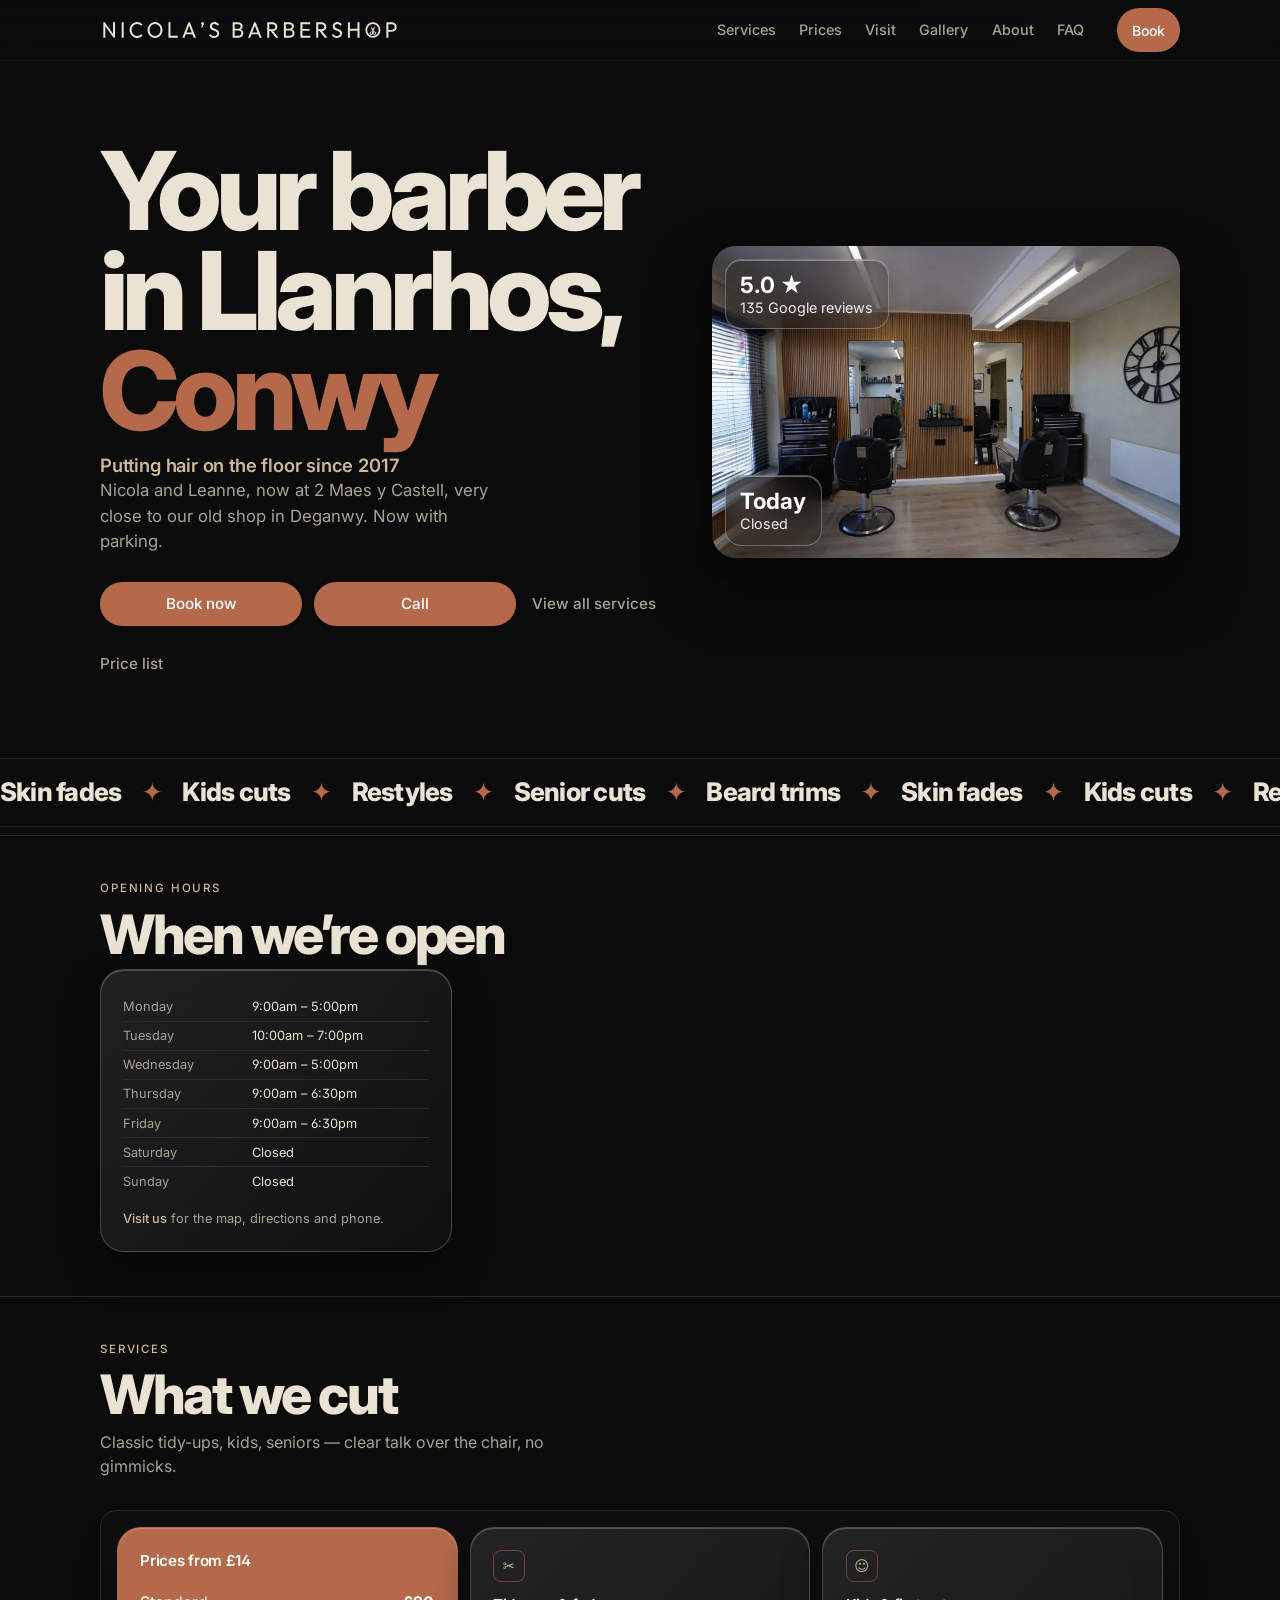
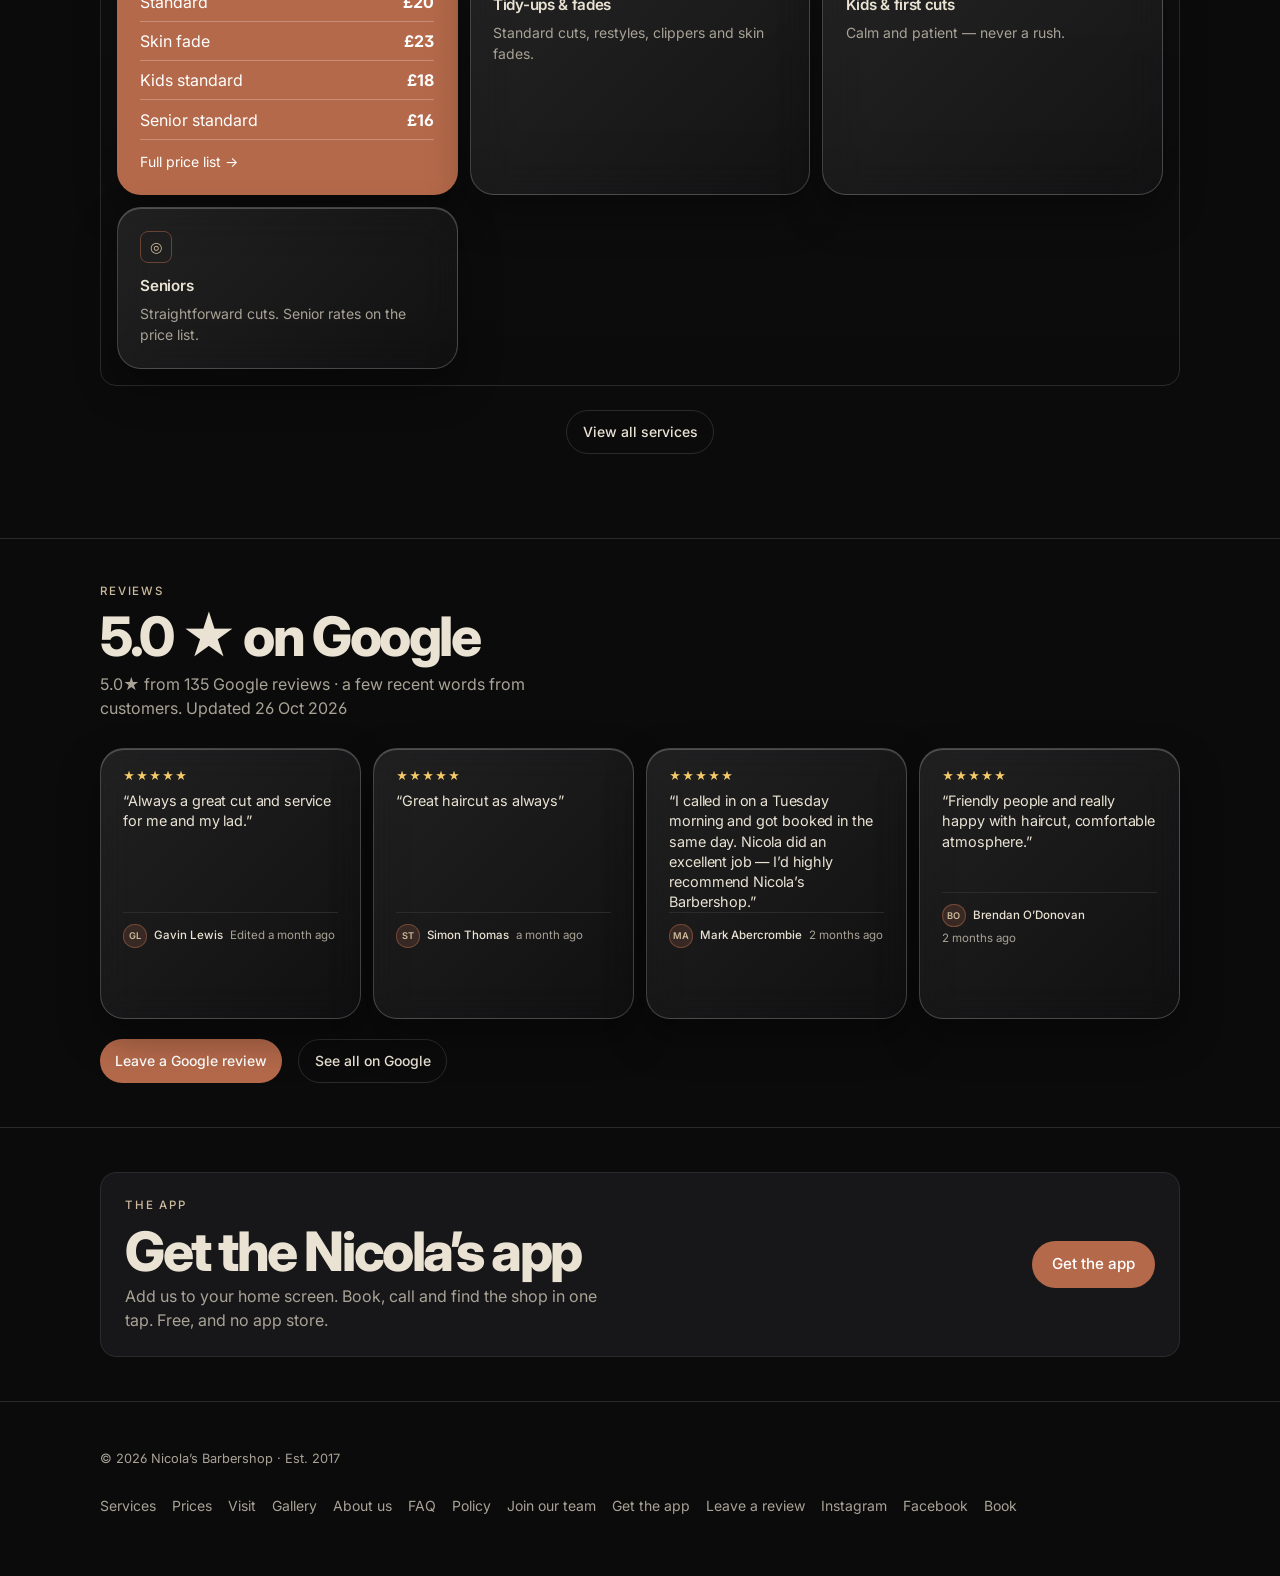
==== index.html @ 8cd3a9d8 "Go live: Concept C style" ====
<!DOCTYPE html>
<html lang="en-GB">
<head>
  <meta name="robots" content="noindex, nofollow">
  <meta charset="utf-8" />
  <meta name="viewport" content="width=device-width, initial-scale=1" />
  <title>Nicola’s Barbershop · Barber in Llanrhos, Conwy</title>
  <meta name="description" content="Friendly, modern barbershop at 2 Maes y Castell, Llanrhos, Conwy. Cuts for every age, from first trims to skin fades. Book online with Nicola or Leanne." />
  <link rel="canonical" href="https://nicolasbarbershop.co.uk/" />
  <meta name="theme-color" content="#0b0b0c" />
  <link rel="manifest" href="/manifest.webmanifest?v=cc3" />
  <meta name="mobile-web-app-capable" content="yes" />
  <meta name="apple-mobile-web-app-capable" content="yes" />
  <meta name="apple-mobile-web-app-title" content="Nicola's" />
  <meta name="apple-mobile-web-app-status-bar-style" content="black-translucent" />
  <!-- Social share (Open Graph / Twitter). Absolute site URLs use https://nicolasbarbershop.co.uk/ -->
  <meta property="og:type" content="website" />
  <meta property="og:site_name" content="Nicola’s Barbershop" />
  <meta property="og:locale" content="en_GB" />
  <meta property="og:title" content="Nicola’s Barbershop · Barber in Llanrhos, Conwy" />
  <meta property="og:description" content="Friendly, modern barbershop at 2 Maes y Castell, Llanrhos, Conwy. Cuts for every age, from first trims to skin fades. Book online with Nicola or Leanne." />
  <meta property="og:url" content="https://nicolasbarbershop.co.uk/" />
  <meta property="og:image" content="https://nicolasbarbershop.co.uk/assets/og-share.jpg" />
  <meta property="og:image:width" content="1200" />
  <meta property="og:image:height" content="630" />
  <meta property="og:image:alt" content="Nicola’s Barbershop, 2 Maes y Castell, Llanrhos, Conwy: barber chair inside the shop" />
  <meta name="twitter:card" content="summary_large_image" />
  <meta name="twitter:title" content="Nicola’s Barbershop · Barber in Llanrhos, Conwy" />
  <meta name="twitter:description" content="Friendly, modern barbershop at 2 Maes y Castell, Llanrhos, Conwy. Cuts for every age, from first trims to skin fades. Book online with Nicola or Leanne." />
  <meta name="twitter:image" content="https://nicolasbarbershop.co.uk/assets/og-share.jpg" />
  <link rel="icon" href="favicon.ico?v=cc3" sizes="any" />
  <link rel="icon" type="image/png" sizes="32x32" href="assets/favicon-32x32.png?v=cc3" />
  <link rel="icon" type="image/png" sizes="192x192" href="assets/favicon-192.png?v=cc3" />
  <link rel="apple-touch-icon" sizes="180x180" href="assets/apple-touch-icon.png?v=cc3" />
  <link rel="preconnect" href="https://fonts.googleapis.com" />
  <link rel="preconnect" href="https://fonts.gstatic.com" crossorigin />
  <link href="https://fonts.googleapis.com/css2?family=Inter:wght@400;500;600&display=swap" rel="stylesheet" />
  <link rel="stylesheet" href="styles.css?v=cc3" />
  <script type="application/ld+json">
  {
    "@context": "https://schema.org",
    "@type": "HairSalon",
    "@id": "https://nicolasbarbershop.co.uk/#business",
    "name": "Nicola's Barbershop",
    "url": "https://nicolasbarbershop.co.uk/",
    "telephone": "+447821865044",
    "image": "https://nicolasbarbershop.co.uk/assets/og-share.jpg",
    "logo": "https://nicolasbarbershop.co.uk/assets/logo.jpeg",
    "address": {
      "@type": "PostalAddress",
      "streetAddress": "2 Maes y Castell",
      "addressLocality": "Llanrhos",
      "addressRegion": "Conwy",
      "postalCode": "LL30 1NG",
      "addressCountry": "GB"
    },
    "openingHoursSpecification": [
      {
        "@type": "OpeningHoursSpecification",
        "dayOfWeek": [
          "Monday",
          "Wednesday"
        ],
        "opens": "09:00",
        "closes": "17:00"
      },
      {
        "@type": "OpeningHoursSpecification",
        "dayOfWeek": "Tuesday",
        "opens": "10:00",
        "closes": "19:00"
      },
      {
        "@type": "OpeningHoursSpecification",
        "dayOfWeek": [
          "Thursday",
          "Friday"
        ],
        "opens": "09:00",
        "closes": "18:30"
      }
    ],
    "potentialAction": {
      "@type": "ReserveAction",
      "target": "https://nicolasbarbershop.nearcut.com/"
    },
    "sameAs": [
      "https://www.instagram.com/nicolas_barbershop_/",
      "https://www.facebook.com/nicolasbarbershop35/",
      "https://nicolasbarbershop.nearcut.com/"
    ]
  }
  </script>
</head>
<body>
  <a class="skip-link" href="#main">Skip to content</a>
  <header>
    <div class="wrap nav">
      <a class="logo-link" href="index.html">
        <img class="logo-wordmark-img" src="assets/wordmark.svg" alt="Nicola’s Barbershop" width="240" height="17">
      </a>
      <nav class="nav-links" aria-label="Main">
        <a href="services.html">Services</a>
        <a href="prices.html">Prices</a>
        <a href="visit.html">Visit</a>
        <a href="gallery.html">Gallery</a>
        <a href="about.html">About</a>
        <a href="faq.html">FAQ</a>
      </nav>
      <div class="nav-actions">
        <a class="btn" href="book.html">Book</a>
        <button type="button" class="menu-toggle" aria-expanded="false" aria-controls="site-menu" aria-label="Open menu">
          <span class="menu-toggle-bars" aria-hidden="true"><span></span></span>
        </button>
      </div>
    </div>
    <div id="news-ticker" class="news-ticker" hidden role="region" aria-labelledby="news-ticker-label">
      <div class="wrap news-ticker-inner">
        <span id="news-ticker-label" class="news-ticker-label">Shop updates</span>
        <div class="news-ticker-viewport" aria-hidden="true">
          <div class="news-ticker-track"></div>
        </div>
        <button type="button" class="news-ticker-toggle" aria-pressed="false">Pause</button>
        <ul class="news-ticker-list" aria-live="polite"></ul>
      </div>
    </div>
  </header>

  <div id="site-menu" class="site-menu" hidden aria-hidden="true">
    <div class="site-menu-inner">
      <nav class="site-menu-nav" aria-label="Site">
        <a href="index.html" aria-current="page">Home</a>
        <a href="services.html">Services</a>
        <a href="prices.html">Prices</a>
        <a href="visit.html">Visit</a>
        <a href="gallery.html">Gallery</a>
        <a href="about.html">About us</a>
        <a href="faq.html">FAQ</a>
        <a href="policy.html">Policy</a>
        <a href="join.html">Join our team</a>
        <a class="btn btn-lg menu-book" href="book.html">Book</a>
        <a class="menu-app app-only-browser" href="app.html">Get the app</a>
      </nav>
      <div class="site-menu-foot">
        <div class="site-menu-social">
          <a class="social-icon" href="https://www.instagram.com/nicolas_barbershop_/" target="_blank" rel="noopener" aria-label="Instagram"><svg viewBox="0 0 24 24" aria-hidden="true"><path d="M7.8 2h8.4C19.4 2 22 4.6 22 7.8v8.4a5.8 5.8 0 0 1-5.8 5.8H7.8C4.6 22 2 19.4 2 16.2V7.8A5.8 5.8 0 0 1 7.8 2zm-.2 2A3.6 3.6 0 0 0 4 7.6v8.8A3.6 3.6 0 0 0 7.6 20h8.8a3.6 3.6 0 0 0 3.6-3.6V7.6A3.6 3.6 0 0 0 16.4 4H7.6zm9.65 1.5a1.25 1.25 0 1 1 0 2.5 1.25 1.25 0 0 1 0-2.5zM12 7a5 5 0 1 1 0 10 5 5 0 0 1 0-10zm0 2a3 3 0 1 0 0 6 3 3 0 0 0 0-6z"/></svg></a>
          <a class="social-icon" href="https://www.facebook.com/nicolasbarbershop35/" target="_blank" rel="noopener" aria-label="Facebook"><svg viewBox="0 0 24 24" aria-hidden="true"><path d="M14 13.5h2.5l1-4H14v-2c0-1.03 0-2 2-2h1.5V2.14C17.17 2.09 15.92 2 14.89 2 12.3 2 10.5 3.66 10.5 6.7V9.5H8v4h2.5V22h3.5v-8.5z"/></svg></a>
        </div>
        <a class="site-menu-review" href="https://search.google.com/local/writereview?placeid=ChIJI0imyHkeZUgKI9zRHF1nJQ" target="_blank" rel="noopener">Leave a Google review</a>
      </div>
    </div>
  </div>

  <main id="main" tabindex="-1">
    <div class="wrap hero">
      <div class="hero-copy">
        <h1>Your barber in Llanrhos, Conwy</h1>
        <h2 class="hero-kicker">Putting hair on the floor since 2017</h2>
        <p class="hero-sub">Nicola and Leanne, now at 2 Maes y Castell, very close to our old shop in Deganwy. Now with parking.</p>
        <div class="hero-actions">
          <div class="btn-row btn-pair">
            <a class="btn btn-lg" href="book.html">Book now</a>
            <a class="btn btn-lg call-btn" href="tel:+447821865044">Call</a>
          </div>
          <a class="link-quiet" href="services.html">View all services</a>
          <a class="link-quiet" href="prices.html">Price list</a>
        </div>
      </div>
      <figure class="hero-media">
        <picture>
          <source type="image/webp" srcset="assets/gallery/new/interior-two-chairs-480.webp 480w, assets/gallery/new/interior-two-chairs-800.webp 800w" sizes="(min-width: 720px) 45vw, 100vw" />
          <img src="assets/gallery/new/interior-two-chairs.jpg" width="1600" height="1067" alt="Two black barber chairs in front of mirrors on a slatted wood wall" fetchpriority="high" decoding="async" />
        </picture>
        <div class="c-g c-g1"><b>5.0 ★</b>135 Google reviews</div>
        <div class="c-g c-g2" id="c-today"><b>Today</b>See hours</div>
      </figure>
    </div>

    <div class="c-marq" aria-hidden="true"><div class="c-marq-track">Skin fades <span>✦</span> Kids cuts <span>✦</span> Restyles <span>✦</span> Senior cuts <span>✦</span> Beard trims <span>✦</span> Skin fades <span>✦</span> Kids cuts <span>✦</span> Restyles <span>✦</span> Senior cuts <span>✦</span> Beard trims <span>✦</span> Skin fades <span>✦</span> Kids cuts <span>✦</span> Restyles <span>✦</span> Senior cuts <span>✦</span> Beard trims <span>✦</span> Skin fades <span>✦</span> Kids cuts <span>✦</span> Restyles <span>✦</span> Senior cuts <span>✦</span> Beard trims <span>✦</span> </div></div>

    <section id="hours-home" class="reveal">
      <div class="wrap">
        <p class="eyebrow">Opening hours</p>
        <h2>When we’re open</h2>
        <div class="home-hours">
          <table class="hours hours-compact">
            <tbody>
              <tr><th scope="row">Monday</th><td>9:00am – 5:00pm</td></tr>
              <tr><th scope="row">Tuesday</th><td>10:00am – 7:00pm</td></tr>
              <tr><th scope="row">Wednesday</th><td>9:00am – 5:00pm</td></tr>
              <tr><th scope="row">Thursday</th><td>9:00am – 6:30pm</td></tr>
              <tr><th scope="row">Friday</th><td>9:00am – 6:30pm</td></tr>
              <tr><th scope="row">Saturday</th><td>Closed</td></tr>
              <tr><th scope="row">Sunday</th><td>Closed</td></tr>
            </tbody>
          </table>
          <p class="home-hours-cue"><a class="link-quiet" href="visit.html">Visit us</a> for the map, directions and phone.</p>
        </div>
      </div>
    </section>

    <section id="news" class="reveal" hidden>
      <div class="wrap">
        <p class="eyebrow">News</p>
        <h2>Shop updates</h2>
        <p class="section-lead">Holiday hours and items of note from the barbers.</p>
        <div id="news-list" class="news-list" aria-live="polite">
          
        </div>
      </div>
    </section>

    <section id="highlights" class="reveal">
      <div class="wrap">
        <p class="eyebrow">Services</p>
        <h2>What we cut</h2>
        <p class="section-lead">Classic tidy-ups, kids, seniors — clear talk over the chair, no gimmicks.</p>
        <div class="cards" aria-label="Highlights">
          <a class="card card-link c-clay" href="prices.html">
            <h3>Prices from £14</h3>
            <ul class="c-mini"><li><span>Standard</span><b>£20</b></li><li><span>Skin fade</span><b>£23</b></li><li><span>Kids standard</span><b>£18</b></li><li><span>Senior standard</span><b>£16</b></li></ul>
            <p style="margin-top:.7rem">Full price list →</p>
          </a>
          <a class="card card-link" href="services.html#tidy-ups">
            <div class="card-icon" aria-hidden="true">✂</div>
            <h3>Tidy-ups &amp; fades</h3>
            <p>Standard cuts, restyles, clippers and skin fades.</p>
          </a>
          <a class="card card-link" href="services.html#kids">
            <div class="card-icon" aria-hidden="true">☺</div>
            <h3>Kids &amp; first cuts</h3>
            <p>Calm and patient — never a rush.</p>
          </a>
          <a class="card card-link" href="services.html#seniors">
            <div class="card-icon" aria-hidden="true">◎</div>
            <h3>Seniors</h3>
            <p>Straightforward cuts. Senior rates on the price list.</p>
          </a>
        </div>
        <div class="cards-foot">
          <a class="btn-ghost" href="services.html">View all services</a>
        </div>
      </div>
    </section>

    <section id="reviews" class="reveal">
      <div class="wrap">
        <p class="eyebrow">Reviews</p>
        <h2>5.0 ★ on Google</h2>
        <p class="section-lead">5.0★ from 135 Google reviews · a few recent words from customers. <span class="reviews-stamp">Updated 26 Oct 2026</span></p>
        <div class="review-grid">
          <!-- PINNED (item 9): real Google review from Gavin Lewis (kids/family slot). Keep this card first and always shown. -->
          <article class="review-card review-pinned" data-pinned="true">
            <div class="review-stars" role="img" aria-label="5 out of 5 stars">★★★★★</div>
            <blockquote><p>“Always a great cut and service for me and my lad.”</p></blockquote>
            <footer><span class="review-avatar" aria-hidden="true">GL</span><cite>Gavin Lewis</cite><time datetime="2026-09">Edited a month ago</time></footer>
          </article>
          <article class="review-card">
            <div class="review-stars" role="img" aria-label="5 out of 5 stars">★★★★★</div>
            <blockquote><p>“Great haircut as always”</p></blockquote>
            <footer><span class="review-avatar" aria-hidden="true">ST</span><cite>Simon Thomas</cite><time datetime="2026-09">a month ago</time></footer>
          </article>
          <article class="review-card">
            <div class="review-stars" role="img" aria-label="5 out of 5 stars">★★★★★</div>
            <blockquote><p>“I called in on a Tuesday morning and got booked in the same day. Nicola did an excellent job — I’d highly recommend Nicola’s Barbershop.”</p></blockquote>
            <footer><span class="review-avatar" aria-hidden="true">MA</span><cite>Mark Abercrombie</cite><time datetime="2026-07">2 months ago</time></footer>
          </article>
          <article class="review-card">
            <div class="review-stars" role="img" aria-label="5 out of 5 stars">★★★★★</div>
            <blockquote><p>“Friendly people and really happy with haircut, comfortable atmosphere.”</p></blockquote>
            <footer><span class="review-avatar" aria-hidden="true">BO</span><cite>Brendan O’Donovan</cite><time datetime="2026-07">2 months ago</time></footer>
          </article>
        </div>
        <div class="reviews-actions">
          <a class="btn" href="https://search.google.com/local/writereview?placeid=ChIJI0imyHkeZUgKI9zRHF1nJQ" target="_blank" rel="noopener">Leave a Google review</a>
          <a class="btn-ghost" href="https://www.google.com/maps/place/Nicola%27s+Barbershop/@53.2956323,-3.8349596,17z/data=!4m8!3m7!1s0x48651e79c8a64823:0x25675d1cd1dc230a!8m2!3d53.2956323!4d-3.8349596!9m1!1b1!16s%2Fg%2F11gbw9nytc" target="_blank" rel="noopener">See all on Google</a>
        </div>
      </div>
    </section>


    <section id="get-app" class="reveal app-only-browser">
      <div class="wrap app-promo">
        <div>
          <p class="eyebrow">The app</p>
          <h2>Get the Nicola’s app</h2>
          <p class="section-lead" style="margin-bottom:0">Add us to your home screen. Book, call and find the shop in one tap. Free, and no app store.</p>
        </div>
        <a class="btn btn-lg" href="app.html">Get the app</a>
      </div>
    </section>
  </main>

  <footer>
    <div class="wrap footer-row">
      <div class="footer-nap">
        <p class="footer-copy">© 2026 Nicola’s Barbershop · Est. 2017</p>
      </div>
      <div class="social">
        <a href="services.html">Services</a>
        <a href="prices.html">Prices</a>
        <a href="visit.html">Visit</a>
        <a href="gallery.html">Gallery</a>
        <a href="about.html">About us</a>
        <a href="faq.html">FAQ</a>
        <a href="policy.html">Policy</a>
        <a href="join.html">Join our team</a>
        <a href="app.html" class="app-only-browser">Get the app</a>
        <a href="https://search.google.com/local/writereview?placeid=ChIJI0imyHkeZUgKI9zRHF1nJQ" target="_blank" rel="noopener">Leave a review</a>
        <a href="https://www.instagram.com/nicolas_barbershop_/" target="_blank" rel="noopener">Instagram</a>
        <a href="https://www.facebook.com/nicolasbarbershop35/" target="_blank" rel="noopener">Facebook</a>
        <a href="book.html">Book</a>
      </div>
    </div>
  </footer>
  <script src="site.js?v=cc3" defer></script>

</body>
</html>
---- styles.css ----
:root {
  --bg: #0b0b0c;
  --bg-elevated: #17171a;
  --border: #2b2b2f;
  --text: #eae3d4;
  --muted: #a9a396;
  --accent: #b4694a;
  --accent-hover: #9c5a3e; /* button hover: white text 5.6:1 */
  --accent-text: #cdba9c; /* links/text on dark: 6.0:1 on #0b0b0c, 5.7:1 on #17171a (was #b4694a at 4.2:1) */
  --accent-text-hover: #eae3d4;
  --max: 1080px;
  --font: Inter, system-ui, -apple-system, BlinkMacSystemFont, "Segoe UI", sans-serif;
}
* { box-sizing: border-box; margin: 0; padding: 0; }
html { scroll-behavior: smooth; }
body {
  font-family: var(--font);
  background: var(--bg);
  color: var(--text);
  line-height: 1.5;
  -webkit-font-smoothing: antialiased;
}
a { color: inherit; text-decoration: none; }
img { max-width: 100%; display: block; }
.wrap { width: min(100% - 2rem, var(--max)); margin-inline: auto; }
header {
  position: sticky; top: 0; z-index: 20;
  backdrop-filter: saturate(180%) blur(14px);
  background: rgba(11, 11, 12, 0.82);
  border-bottom: 1px solid var(--border);
}
.nav {
  display: flex; align-items: center; justify-content: space-between;
  gap: 1rem; min-height: 3.75rem;
}
.logo-link { display: flex; align-items: center; gap: 0.65rem; min-height: 44px; }
.logo-img {
  height: 1.5rem; width: auto;
  /* Nearcut asset is white glyphs on black — keep black plate so white type stays visible */
  border-radius: 4px;
  background: #000;
}
.logo-text {
  font-weight: 600; font-size: 0.9rem; letter-spacing: -0.02em;
  display: none;
}
/* Header wordmark (text, so it stays sharp and can be sized to fit) */
.logo-wordmark {
  display: block; white-space: nowrap; text-transform: uppercase;
  font-weight: 600; letter-spacing: 0.1em; line-height: 1;
  font-size: clamp(0.8rem, 3.9vw, 0.95rem); color: var(--text);
}
@media (min-width: 720px) { .logo-wordmark { font-size: 1.1rem; letter-spacing: 0.14em; } }
.logo-link { min-width: 0; flex-shrink: 1; }
@media (max-width: 400px) {
  .nav { gap: 0.5rem; }
  .nav-actions { gap: 0.4rem; }
}

/* Button rows */
.btn-row { display: flex; flex-wrap: wrap; align-items: center; gap: 0.75rem; }
/* Equal-width Book + Call pair */
.btn-row.btn-pair {
  display: grid; grid-template-columns: repeat(2, minmax(0, 1fr));
  gap: 0.75rem; width: 100%; max-width: 26rem; align-items: stretch;
}
.btn-pair > .btn, .btn-pair > .btn-ghost { width: 100%; min-width: 0; }
.btn-pair .btn, .btn-pair .btn-ghost { text-align: center; line-height: 1.2; padding-inline: 0.75rem; }
/* Stacked variant: two equal full-width buttons (used where a label is too long for two columns) */
.btn-row.btn-pair.btn-pair-stack { grid-template-columns: minmax(0, 1fr); max-width: 22rem; }

.price-foot { margin-top: 1rem; color: var(--muted); font-size: 0.9rem; }
.nav-links {
  display: none; gap: 1.1rem; color: var(--muted);
  font-size: 0.85rem; font-weight: 500;
}
.nav-links a:hover, .nav-links a[aria-current="page"] { color: var(--text); }
.btn {
  display: inline-flex; align-items: center; justify-content: center;
  background: var(--accent); color: #fff; font-weight: 500;
  font-size: 0.875rem; padding: 0.55rem 0.95rem; border-radius: 999px;
  transition: background 0.15s ease;
}
.btn:hover { background: var(--accent-hover); }
.btn-lg { font-size: 0.95rem; padding: 0.75rem 1.25rem; }
.link-quiet { color: var(--muted); font-size: 0.95rem; font-weight: 500; }
.link-quiet:hover { color: var(--text); }
.hero { padding: 3.5rem 0 2rem; }
.hero h1 {
  font-size: clamp(2.4rem, 7vw, 3.75rem); font-weight: 600;
  letter-spacing: -0.04em; line-height: 1.05; max-width: 15ch;
}
.hero-kicker { margin-top: 0.9rem; color: var(--muted); font-size: clamp(1.1rem, 3vw, 1.35rem); font-weight: 500; letter-spacing: -0.02em; }
.hero-sub { margin-top: 0.3rem; color: var(--muted); font-size: 1.05rem; max-width: 36ch; }
.hero-actions { display: flex; flex-wrap: wrap; align-items: center; gap: 1rem; margin-top: 1.75rem; }

.book-stack { display: flex; flex-direction: column; align-items: flex-start; gap: 0.4rem; }
.book-hint {
  color: var(--muted); font-size: 0.85rem; font-weight: 400;
  letter-spacing: -0.01em; margin: 0;
}
.book-hint { max-width: 44ch; }
.book-hint-tel { color: var(--text); text-decoration: underline; text-underline-offset: 2px; white-space: nowrap; padding: 0.6rem 0; }
.cta-bar .book-stack { align-items: flex-end; }
.cta-bar .book-hint { text-align: right; }
.cards {
  display: grid; gap: 0.75rem; margin: 2rem 0 3rem; padding: 0.75rem;
  border: 1px solid var(--border); border-radius: 16px;
  background: linear-gradient(180deg, rgba(255,255,255,0.02), transparent);
}
.card {
  padding: 1rem 1rem 1.1rem; border-radius: 12px;
  background: var(--bg-elevated); border: 1px solid var(--border);
}
.card-icon {
  width: 2rem; height: 2rem; border-radius: 8px;
  border: 1px solid rgba(180, 105, 74, 0.5);
  display: grid; place-items: center; color: var(--accent-text);
  margin-bottom: 0.75rem; font-size: 0.9rem;
}
.card h3 { font-size: 0.95rem; font-weight: 600; letter-spacing: -0.02em; margin-bottom: 0.35rem; }
.card p { color: var(--muted); font-size: 0.875rem; }
section { padding: 2.75rem 0; border-top: 1px solid var(--border); }
.page-hero { padding: 3rem 0 1.5rem; border-top: none; }
.eyebrow {
  color: var(--muted); font-size: 0.75rem; font-weight: 500;
  letter-spacing: 0.08em; text-transform: uppercase; margin-bottom: 0.65rem;
}
section h2, .page-hero h1 {
  font-size: clamp(1.6rem, 4vw, 2.1rem); font-weight: 600;
  letter-spacing: -0.03em; margin-bottom: 0.5rem;
}
.page-hero h1 { font-size: clamp(2rem, 5vw, 2.75rem); }
.section-lead, .page-lead { color: var(--muted); max-width: 48ch; margin-bottom: 1.75rem; }
.visit-grid { display: grid; gap: 1.5rem; grid-template-columns: minmax(0, 1fr); }
.visit-grid > * { min-width: 0; }
.panel {
  background: var(--bg-elevated); border: 1px solid var(--border);
  border-radius: 14px; padding: 1.25rem;
}
.panel h3 {
  font-size: 0.8rem; font-weight: 500; color: var(--muted);
  letter-spacing: 0.04em; text-transform: uppercase; margin-bottom: 0.65rem;
}
.panel address { font-style: normal; font-size: 1.05rem; letter-spacing: -0.01em; }
.hours { width: 100%; border-collapse: collapse; font-size: 0.95rem; }
.hours th, .hours td { text-align: left; padding: 0.45rem 0; border-bottom: 1px solid var(--border); font-weight: 400; }
.hours tr:last-child th, .hours tr:last-child td { border-bottom: none; }
.hours th { color: var(--muted); width: 35%; }
.map-wrap { display: grid; gap: 0.75rem; align-content: start; }
.map-frame {
  overflow: hidden; border-radius: 14px; border: 1px solid var(--border);
  background: #101012; aspect-ratio: 4 / 3; width: 100%; min-height: 260px;
}
.map-frame iframe {
  display: block; width: 100%; height: 100%; border: 0;
  filter: grayscale(1) invert(0.92) contrast(0.9);
}
.map-open { justify-content: center; }
@media (min-width: 720px) {
  .map-frame { aspect-ratio: auto; height: 100%; min-height: 360px; }
}

.btn-directions {
  margin-top: 1rem;
  width: 100%;
}
.phone-row {
  display: flex; align-items: center; justify-content: space-between; gap: 1rem;
  padding: 1rem 1.15rem; border-radius: 12px; border: 1px solid var(--border);
  background: var(--bg-elevated); margin-top: 1rem; font-weight: 500;
}
.phone-row span { color: var(--muted); font-size: 0.85rem; }
.team { display: grid; gap: 1rem; }
.person {
  display: flex; gap: 1rem; align-items: flex-start; padding: 1.1rem;
  border: 1px solid var(--border); border-radius: 14px; background: var(--bg-elevated);
}
.avatar {
  width: 3rem; height: 3rem; border-radius: 999px; background: #222226;
  border: 1px solid var(--border); display: grid; place-items: center;
  color: var(--muted); font-weight: 600; flex-shrink: 0;
}
.person h3 { font-size: 1rem; letter-spacing: -0.02em; }
.person .role { color: var(--muted); font-size: 0.85rem; margin: 0.15rem 0 0.4rem; }
.person p { color: var(--muted); font-size: 0.9rem; }
.note {
  margin-top: 1.25rem; padding: 1rem 1.15rem; border-radius: 12px;
  border: 1px dashed var(--border); color: var(--muted); font-size: 0.9rem;
}
.draft-banner {
  background: #2a1d17; border-bottom: 1px solid #5a3a2b; color: #e0c2b0;
  font-size: 0.8rem; padding: 0.45rem 1rem; text-align: center;
}
footer {
  padding: 2.5rem 0 3rem; border-top: 1px solid var(--border);
  color: var(--muted); font-size: 0.875rem;
}
.footer-row {
  display: flex; flex-wrap: wrap; gap: 1rem;
  justify-content: space-between; align-items: center;
}
.social { display: flex; flex-wrap: wrap; gap: 1rem; }
.social a:hover { color: var(--text); }
.cta-bar {
  display: flex; flex-wrap: wrap; gap: 1rem; align-items: center;
  justify-content: space-between; padding: 1.25rem; border: 1px solid var(--border);
  border-radius: 16px; background: var(--bg-elevated); margin: 0.5rem 0 1.5rem;
}
.cta-bar p { color: var(--muted); font-size: 0.95rem; }


/* Google reviews strip */
.review-grid {
  display: grid; grid-template-columns: repeat(2, minmax(0, 1fr)); gap: 0.6rem;
  margin: 1.1rem 0 1rem;
}
.review-card {
  display: flex; flex-direction: column;
  padding: 0.85rem 0.8rem; border-radius: 12px;
  border: 1px solid var(--border); background: var(--bg-elevated);
}
.review-stars {
  color: #f3c969; font-size: 0.72rem; line-height: 1;
  letter-spacing: 0.08em; margin-bottom: 0.55rem;
}
.review-card blockquote { margin: 0; }
.review-card blockquote p {
  color: var(--text); font-size: 0.85rem; line-height: 1.4;
  letter-spacing: -0.01em;
}
.review-card footer {
  display: flex; flex-wrap: wrap; gap: 0.2rem 0.45rem;
  align-items: center; margin-top: auto; padding-top: 0.7rem;
  color: var(--muted); font-size: 0.72rem;
}
.review-avatar {
  display: inline-grid; place-items: center; width: 1.45rem; height: 1.45rem;
  border-radius: 50%; background: rgba(180, 105, 74, 0.2);
  border: 1px solid rgba(180, 105, 74, 0.5); color: #cdba9c;
  font-size: 0.58rem; font-weight: 600; letter-spacing: 0;
}
.review-card cite { font-style: normal; font-weight: 500; color: var(--text); }
.review-card time { color: var(--muted); }
.review-more {
  color: var(--accent-text); font-weight: 500;
  text-decoration: underline; text-underline-offset: 2px;
}
.review-more:hover { color: var(--accent-text-hover); }
.reviews-meta {
  color: var(--muted); font-size: 0.85rem; margin-top: 0.5rem;
}
.reviews-meta a { color: var(--accent-text); text-decoration: underline; text-underline-offset: 2px; }
@media (min-width: 720px) {
  .review-grid { grid-template-columns: repeat(4, 1fr); gap: 0.75rem; }
  .review-card { padding: 1rem; }
  .review-card blockquote p { font-size: 0.9rem; }
}

/* Price list */
.price-group { margin-bottom: 2rem; }
.price-group h2 {
  font-size: 1.15rem; font-weight: 600; letter-spacing: -0.02em;
  margin-bottom: 0.75rem; padding-bottom: 0.5rem; border-bottom: 1px solid var(--border);
}
.price-row {
  display: grid; grid-template-columns: 1fr auto; gap: 0.5rem 1rem;
  padding: 0.85rem 0; border-bottom: 1px solid var(--border);
}
.price-row:last-child { border-bottom: none; }
.price-name { font-weight: 500; letter-spacing: -0.01em; }
.price-meta { color: var(--muted); font-size: 0.85rem; margin-top: 0.2rem; }
.price-amount { font-weight: 600; font-variant-numeric: tabular-nums; white-space: nowrap; }

/* FAQ */
.faq details {
  border: 1px solid var(--border); border-radius: 12px;
  background: var(--bg-elevated); padding: 0.95rem 1.1rem; margin-bottom: 0.65rem;
}
.faq summary {
  cursor: pointer; font-weight: 500; letter-spacing: -0.01em; list-style: none;
}
.faq summary::-webkit-details-marker { display: none; }
.faq summary::after { content: "+"; float: right; color: var(--muted); }
.faq details[open] summary::after { content: "–"; }
.faq details p { color: var(--muted); margin-top: 0.65rem; font-size: 0.95rem; }
.faq details a { color: var(--accent-text); text-decoration: underline; text-underline-offset: 2px; }

/* Policy prose */
.prose { max-width: 62ch; }
.prose h2 { font-size: 1.2rem; margin: 1.75rem 0 0.65rem; letter-spacing: -0.02em; }
.prose p, .prose li { color: var(--muted); margin-bottom: 0.75rem; }
.prose ul { padding-left: 1.2rem; margin-bottom: 1rem; }
.prose strong { color: var(--text); font-weight: 500; }
.unknown {
  display: inline-block; font-size: 0.75rem; font-weight: 500;
  color: #e0b45a; background: rgba(224,180,90,0.12);
  border: 1px solid rgba(224,180,90,0.35); border-radius: 999px;
  padding: 0.1rem 0.5rem; margin-left: 0.35rem; vertical-align: middle;
}

@media (min-width: 720px) {
  .nav-links { display: flex; }
  .logo-text { display: none; }
  .logo-img { height: 1.65rem; }
  .cards { grid-template-columns: repeat(3, 1fr); padding: 1rem; }
  .visit-grid { grid-template-columns: minmax(0, 1fr) minmax(0, 1.1fr); align-items: start; }
  .team { grid-template-columns: 1fr 1fr; }
  .hero { padding-top: 5rem; padding-bottom: 3rem; }
}
@media (max-width: 719px) {
  .nav-links.mobile-open {
    display: flex; flex-direction: column; position: absolute;
    left: 0; right: 0; top: 3.75rem; background: var(--bg);
    border-bottom: 1px solid var(--border); padding: 1rem;
  }
}

/* ── Header actions (Book + hamburger) ─────────────────────────── */

/* ── Shop updates ticker ───────────────────────────────────────── */
.news-ticker {
  border-top: 1px solid rgba(35, 37, 42, 0.8);
  background: rgba(17, 18, 20, 0.72);
}
.news-ticker-inner {
  min-height: 2.25rem;
  display: grid;
  grid-template-columns: auto minmax(0, 1fr) auto;
  align-items: center;
  gap: 0.75rem;
}
.news-ticker-label {
  color: var(--muted);
  font-size: 0.68rem;
  font-weight: 600;
  letter-spacing: 0.08em;
  text-transform: uppercase;
  white-space: nowrap;
}
.news-ticker-viewport {
  min-width: 0;
  overflow: hidden;
}
.news-ticker-track {
  display: flex;
  width: max-content;
  animation: news-ticker-scroll 32s linear infinite;
}
.news-ticker-set {
  display: flex;
  align-items: center;
  flex-shrink: 0;
  gap: 1.75rem;
  padding-right: 1.75rem;
  list-style: none;
}
.news-ticker-item {
  color: var(--muted);
  font-size: 0.78rem;
  line-height: 1.3;
  white-space: nowrap;
}
.news-ticker-item strong {
  color: var(--text);
  font-weight: 500;
}
.news-ticker-separator { color: var(--accent-text); padding: 0 0.2rem; }
.news-ticker-toggle {
  border: 0;
  border-left: 1px solid var(--border);
  background: transparent;
  color: var(--muted);
  cursor: pointer;
  font: inherit;
  font-size: 0.72rem;
  padding: 0.2rem 0 0.2rem 0.75rem;
}
.news-ticker-toggle:hover { color: var(--text); }
.news-ticker-toggle:focus-visible {
  outline: 2px solid var(--accent);
  outline-offset: 2px;
}
.news-ticker:hover .news-ticker-track,
.news-ticker:focus-within .news-ticker-track,
.news-ticker.is-paused .news-ticker-track {
  animation-play-state: paused;
}
.news-ticker-list {
  position: absolute;
  width: 1px;
  height: 1px;
  padding: 0;
  margin: -1px;
  overflow: hidden;
  clip: rect(0, 0, 0, 0);
  white-space: nowrap;
  border: 0;
}
@keyframes news-ticker-scroll {
  to { transform: translateX(-50%); }
}

.nav-actions {
  display: flex; align-items: center; gap: 0.65rem; margin-left: auto;
}
.menu-toggle {
  display: inline-flex; align-items: center; justify-content: center;
  width: 2.5rem; height: 2.5rem; border-radius: 999px;
  border: 1px solid var(--border); background: var(--bg-elevated);
  color: var(--text); cursor: pointer; padding: 0;
  transition: background 0.15s ease, border-color 0.15s ease;
}
.menu-toggle:hover { background: #1f1f22; border-color: #38383d; }
.menu-toggle:focus-visible {
  outline: 2px solid var(--accent); outline-offset: 2px;
}
.menu-toggle-bars {
  display: block; width: 1.05rem; height: 0.75rem; position: relative;
}
.menu-toggle-bars::before,
.menu-toggle-bars::after,
.menu-toggle-bars span {
  content: ""; position: absolute; left: 0; right: 0; height: 1.5px;
  background: currentColor; border-radius: 1px;
  transition: transform 0.2s ease, top 0.2s ease, opacity 0.15s ease;
}
.menu-toggle-bars span { top: 50%; margin-top: -0.75px; }
.menu-toggle-bars::before { top: 0; }
.menu-toggle-bars::after { bottom: 0; }
.menu-toggle[aria-expanded="true"] .menu-toggle-bars span { opacity: 0; }
.menu-toggle[aria-expanded="true"] .menu-toggle-bars::before {
  top: 50%; margin-top: -0.75px; transform: rotate(45deg);
}
.menu-toggle[aria-expanded="true"] .menu-toggle-bars::after {
  bottom: 50%; margin-bottom: -0.75px; transform: rotate(-45deg);
}

/* Desktop: inline nav from 720px; hamburger stays on mobile only */
@media (max-width: 719px) {
  .nav-links { display: none !important; }
}
@media (min-width: 720px) {
  .nav-links { display: flex; align-items: center; gap: 0.15rem; margin-left: auto; }
  .nav-links a {
    display: inline-flex; align-items: center; min-height: 44px;
    padding: 0 0.55rem; border-radius: 8px;
  }
  .nav-links a[aria-current="page"] { color: var(--text); box-shadow: inset 0 -2px 0 var(--accent); border-radius: 0; }
  .nav-actions { margin-left: 0.5rem; }
  .menu-toggle { display: none; }
}
@media (min-width: 720px) and (max-width: 899px) {
  .logo-img { height: 1.3rem; }
  .nav-links { font-size: 0.8rem; }
  .nav-links a { padding: 0 0.4rem; }
}
@media (min-width: 960px) {
  .nav-links { font-size: 0.9rem; gap: 0.35rem; }
}

body.menu-open { overflow: hidden; }

/* ── Full-screen overlay menu ──────────────────────────────────── */
.site-menu {
  position: fixed; inset: 0; z-index: 40;
  background: rgba(11, 11, 12, 0.97);
  backdrop-filter: saturate(160%) blur(18px);
  display: flex; flex-direction: column;
  padding: 5rem 1.5rem 2rem;
  overflow-y: auto;
}
.site-menu[hidden] { display: none !important; }
.site-menu-inner {
  width: min(100%, 28rem); margin: 0 auto;
  display: flex; flex-direction: column; flex: 1; gap: 2rem;
}
.site-menu-nav {
  display: flex; flex-direction: column; gap: 0.15rem;
}
.site-menu-nav a {
  display: block; font-size: clamp(1.45rem, 5vw, 1.85rem);
  font-weight: 600; letter-spacing: -0.03em; line-height: 1.25;
  padding: 0.55rem 0; color: var(--text);
  border-bottom: 1px solid transparent;
  transition: color 0.15s ease;
}
.site-menu-nav a:hover,
.site-menu-nav a[aria-current="page"] { color: var(--accent-text); }
.site-menu-nav .menu-book {
  margin-top: 1rem; width: fit-content;
  font-size: 1rem; letter-spacing: -0.01em; line-height: 1.2;
  padding: 0.75rem 1.35rem;
}
.site-menu-foot {
  margin-top: auto; padding-top: 1.5rem;
  border-top: 1px solid var(--border);
  display: flex; flex-wrap: wrap; align-items: center;
  justify-content: space-between; gap: 1rem;
}
.site-menu-social {
  display: flex; gap: 0.75rem;
}
.social-icon {
  display: inline-flex; align-items: center; justify-content: center;
  width: 3rem; height: 3rem; border-radius: 999px;
  border: 1px solid var(--border); background: var(--bg-elevated);
  color: var(--text); transition: background 0.15s ease, border-color 0.15s ease;
}
.social-icon:hover { background: #1f1f22; border-color: #38383d; color: var(--accent-text); }
.social-icon svg { width: 1.25rem; height: 1.25rem; fill: currentColor; }
.site-menu-review {
  font-size: 0.9rem; font-weight: 500; color: var(--muted);
}
.site-menu-review:hover { color: var(--text); }

/* ── Scroll reveal ─────────────────────────────────────────────── */
.reveal-ready,
.review-card.reveal-ready {
  opacity: 0;
  transform: translateY(0.85rem);
  transition: opacity 0.55s ease, transform 0.55s ease;
}
.reveal-ready.is-visible,
.review-card.reveal-ready.is-visible {
  opacity: 1;
  transform: translateY(0);
}
@media (prefers-reduced-motion: reduce) {
  .reveal-ready,
  .review-card.reveal-ready {
    opacity: 1; transform: none; transition: none;
  }
  .news-ticker-track { animation: none; }
}

/* ── Reviews CTA ───────────────────────────────────────────────── */
.reviews-actions {
  display: flex; flex-wrap: wrap; gap: 0.75rem 1rem;
  align-items: center; margin-top: 1.25rem;
}
.btn-ghost {
  display: inline-flex; align-items: center; justify-content: center;
  background: transparent; color: var(--text); font-weight: 500;
  font-size: 0.875rem; padding: 0.55rem 0.95rem; border-radius: 999px;
  border: 1px solid var(--border);
  transition: background 0.15s ease, border-color 0.15s ease;
}
.btn-ghost:hover { background: var(--bg-elevated); border-color: #38383d; }

/* ── Service cards (services page + home highlights) ───────────── */
.service-grid {
  display: grid; gap: 0.75rem; margin: 1rem 0 1.5rem;
}
.service-card {
  padding: 1.15rem 1.2rem; border-radius: 14px;
  border: 1px solid var(--border); background: var(--bg-elevated);
  display: flex; flex-direction: column; gap: 0.65rem;
}
.service-card h3 {
  font-size: 1.05rem; font-weight: 600; letter-spacing: -0.02em;
}
.service-card .price-meta { margin-top: 0; }
.service-card-top {
  display: flex; justify-content: space-between; gap: 1rem; align-items: flex-start;
}
.service-card .price-amount { font-size: 1.05rem; }
.service-card .book-stack { margin-top: 0.25rem; }
.card-link {
  display: block; color: inherit;
  transition: border-color 0.15s ease, background 0.15s ease;
}
a.card.card-link:hover {
  border-color: #38383d; background: #1c1c1f;
}
.cards-foot {
  display: flex; justify-content: center; margin: -1.5rem 0 2.5rem;
}
@media (min-width: 720px) {
  .service-grid { grid-template-columns: repeat(2, 1fr); }
}

/* ── Gallery ───────────────────────────────────────────────────── */
.gallery-cta {
  display: flex; flex-wrap: wrap; gap: 1rem; align-items: center;
  justify-content: space-between; padding: 1.25rem 1.35rem;
  border: 1px solid var(--border); border-radius: 16px;
  background: var(--bg-elevated); margin-bottom: 1.5rem;
}
.gallery-cta p { color: var(--muted); font-size: 0.95rem; max-width: 40ch; }
.gallery-cta strong { color: var(--text); font-weight: 600; }
.ig-embed-wrap {
  border: 1px solid var(--border); border-radius: 16px; overflow: hidden;
  background: var(--bg-elevated); min-height: 12rem;
}
.ig-embed-wrap iframe {
  width: 100%; min-height: 480px; border: 0; display: block;
}
.gallery-fallback {
  padding: 2rem 1.5rem; text-align: center; color: var(--muted);
}
.gallery-fallback p { margin-bottom: 1rem; max-width: 40ch; margin-inline: auto; }

.gallery-local {
  padding: 2.5rem 0 1rem;
  border-top: 1px solid var(--border);
}
.gallery-section-head { margin-bottom: 1.25rem; }
.gallery-section-head .page-lead { margin-top: 0.35rem; }

.visually-hidden {
  position: absolute; width: 1px; height: 1px; padding: 0; margin: -1px;
  overflow: hidden; clip: rect(0, 0, 0, 0); white-space: nowrap; border: 0;
}

/* Carousel — mobile-first, one focused image */
.carousel {
  max-width: 28rem;
  margin: 0 auto 0.5rem;
}
.carousel-viewport {
  position: relative;
  border: 1px solid var(--border);
  border-radius: 16px;
  overflow: hidden;
  background: var(--bg-elevated);
  aspect-ratio: 3 / 4;
}
.carousel-track {
  list-style: none;
  margin: 0;
  padding: 0;
  position: absolute;
  inset: 0;
}
.carousel-slide {
  position: absolute;
  inset: 0;
  margin: 0;
  opacity: 0;
  visibility: hidden;
  transition: opacity 0.28s ease;
  pointer-events: none;
  display: block !important; /* override [hidden] so absolute stack works */
}
.carousel-slide.is-active {
  opacity: 1;
  visibility: visible;
  pointer-events: auto;
  z-index: 1;
}
.carousel-slide figure {
  position: relative;
  margin: 0;
  height: 100%;
}
.carousel-slide img {
  width: 100%;
  height: 100%;
  object-fit: cover;
  object-position: center;
}
.carousel-slide figcaption {
  position: absolute;
  left: 0; right: 0; bottom: 0;
  padding: 0.65rem 0.85rem;
  font-size: 0.8rem;
  color: var(--text);
  background: linear-gradient(transparent, rgba(11, 11, 12, 0.85));
}
.carousel-controls {
  display: flex;
  align-items: center;
  justify-content: space-between;
  gap: 0.75rem;
  margin-top: 0.85rem;
}
.carousel-btn {
  flex: 0 0 auto;
  width: 2.5rem;
  height: 2.5rem;
  display: inline-flex;
  align-items: center;
  justify-content: center;
  border-radius: 999px;
  border: 1px solid var(--border);
  background: var(--bg-elevated);
  color: var(--text);
  cursor: pointer;
  transition: background 0.15s ease, border-color 0.15s ease;
}
.carousel-btn:hover {
  background: #202023;
  border-color: #38383d;
}
.carousel-btn:focus-visible {
  outline: 2px solid var(--accent);
  outline-offset: 2px;
}
.carousel-dots {
  display: flex;
  flex-wrap: wrap;
  justify-content: center;
  gap: 0.4rem;
  flex: 1;
}
.carousel-dot {
  width: 0.55rem;
  height: 0.55rem;
  padding: 0;
  border: 0;
  border-radius: 999px;
  background: #4a4a50;
  cursor: pointer;
  transition: background 0.15s ease, transform 0.15s ease;
}
.carousel-dot[aria-selected="true"] {
  background: var(--accent);
  transform: scale(1.15);
}
.carousel-dot:focus-visible {
  outline: 2px solid var(--accent);
  outline-offset: 2px;
}
.carousel-status {
  margin-top: 0.5rem;
  text-align: center;
  font-size: 0.75rem;
  color: var(--muted);
}

@media (min-width: 640px) {
  .carousel { max-width: 32rem; }
  .carousel-btn { width: 2.75rem; height: 2.75rem; }
}
@media (min-width: 900px) {
  .carousel { max-width: 36rem; }
}
@media (prefers-reduced-motion: reduce) {
  .carousel-slide { transition: none; }
}

/* ── Join page ─────────────────────────────────────────────────── */
.join-grid { display: grid; gap: 1rem; margin: 1rem 0 1.5rem; }
.join-card {
  padding: 1.35rem 1.4rem; border-radius: 16px;
  border: 1px solid var(--border); background: var(--bg-elevated);
}
.join-card h2 {
  font-size: 1.2rem; font-weight: 600; letter-spacing: -0.02em;
  margin-bottom: 0.5rem;
}
.join-card p { color: var(--muted); font-size: 0.95rem; margin-bottom: 0.75rem; }
.join-card p:last-child { margin-bottom: 0; }
.join-actions {
  display: flex; flex-wrap: wrap; gap: 0.75rem; margin-top: 0.5rem;
}
.teaser-bar {
  display: flex; flex-wrap: wrap; gap: 1rem; align-items: center;
  justify-content: space-between; padding: 1.25rem;
  border: 1px solid var(--border); border-radius: 16px;
  background: var(--bg-elevated);
}
.teaser-bar p { color: var(--muted); font-size: 0.95rem; max-width: 48ch; }

.faq .placeholder-note {
  font-style: normal; color: var(--muted);
  border-left: 2px solid var(--border); padding-left: 0.75rem;
}

/* ── Service overview (Fargs-style image cards) ───────────────── */
.service-overview-grid {
  display: grid;
  gap: 0.85rem;
  margin: 0.5rem 0 1.75rem;
}
@media (min-width: 640px) {
  .service-overview-grid { grid-template-columns: repeat(2, 1fr); }
}
@media (min-width: 960px) {
  .service-overview-grid { grid-template-columns: repeat(3, 1fr); }
}
.ov-card {
  position: relative;
  display: flex;
  flex-direction: column;
  border: 1px solid var(--border);
  border-radius: 14px;
  overflow: hidden;
  background: var(--bg-elevated);
  min-height: 100%;
}
.ov-card-media {
  position: relative;
  aspect-ratio: 5 / 4;
  overflow: hidden;
  background: #101012;
}
.ov-card-media img {
  width: 100%;
  height: 100%;
  object-fit: cover;
  object-position: center 20%;
  display: block;
  transition: transform 0.35s ease;
}
.ov-card:hover .ov-card-media img { transform: scale(1.04); }
.ov-card-media::after {
  content: "";
  position: absolute; inset: 0;
  background: linear-gradient(180deg, rgba(8,9,10,0.15) 20%, rgba(8,9,10,0.72) 100%);
  pointer-events: none;
}
.ov-card-title {
  position: absolute;
  left: 0; right: 0; bottom: 0;
  z-index: 1;
  padding: 1rem 1rem 0.85rem;
  font-size: clamp(1.05rem, 2.4vw, 1.2rem);
  font-weight: 600;
  letter-spacing: -0.02em;
  line-height: 1.2;
  color: #fff;
  text-shadow: 0 1px 2px rgba(0,0,0,0.45);
}
.ov-card-body {
  display: flex;
  flex-direction: column;
  gap: 0.75rem;
  padding: 1rem 1.05rem 1.1rem;
  flex: 1;
}
.ov-card-body p {
  color: var(--muted);
  font-size: 0.9rem;
  line-height: 1.45;
  letter-spacing: -0.01em;
  margin: 0;
}
.ov-card-meta {
  display: flex;
  flex-wrap: wrap;
  align-items: center;
  justify-content: space-between;
  gap: 0.65rem 0.75rem;
  margin-top: auto;
  padding-top: 0.15rem;
}
.ov-duration {
  color: var(--muted);
  font-size: 0.8rem;
  font-weight: 500;
  letter-spacing: 0.02em;
}
.ov-card .btn { font-size: 0.8rem; padding: 0.45rem 0.85rem; }
.ov-card-prices {
  font-size: 0.8rem;
  color: var(--muted);
}
.ov-card-prices a { color: var(--accent-text); text-decoration: underline; text-underline-offset: 2px; }
.ov-card-prices a:hover { color: var(--accent-text-hover); }

/* Soft hover reveal for duration/book — always visible on touch/no-hover */
@media (hover: hover) and (pointer: fine) {
  .ov-card-meta {
    opacity: 0.55;
    transition: opacity 0.2s ease;
  }
  .ov-card:hover .ov-card-meta,
  .ov-card:focus-within .ov-card-meta { opacity: 1; }
}

/* ── Home compact hours + news ────────────────────────────────── */
.home-hours {
  max-width: 22rem;
  padding: 1rem 1.15rem;
  border: 1px solid var(--border);
  border-radius: 14px;
  background: var(--bg-elevated);
}
.hours-compact {
  font-size: 0.8rem;
}
.hours-compact th,
.hours-compact td {
  padding: 0.28rem 0;
}
.hours-compact th { width: 42%; }
.home-hours-cue {
  margin-top: 0.85rem;
  font-size: 0.8rem;
  color: var(--muted);
}
.home-hours-cue .link-quiet { font-size: inherit; color: var(--accent-text); }
.home-hours-cue .link-quiet:hover { color: var(--accent-text-hover); }

.news-list {
  display: grid;
  gap: 0.75rem;
  max-width: 40rem;
}
.news-item {
  padding: 1rem 1.15rem;
  border: 1px solid var(--border);
  border-radius: 12px;
  background: var(--bg-elevated);
}
.news-date {
  display: block;
  font-size: 0.75rem;
  font-weight: 500;
  color: var(--muted);
  letter-spacing: 0.02em;
  margin-bottom: 0.35rem;
}
.news-title {
  font-size: 0.95rem;
  font-weight: 600;
  letter-spacing: -0.02em;
  margin-bottom: 0.3rem;
}
.news-body {
  color: var(--muted);
  font-size: 0.875rem;
  margin: 0;
}
.news-empty {
  color: var(--muted);
  font-size: 0.9rem;
  padding: 1rem 1.15rem;
  border: 1px dashed var(--border);
  border-radius: 12px;
  background: transparent;
  max-width: 40rem;
}


/* About us profiles */
.about-intro {
  color: var(--muted);
  font-size: 1.05rem;
  max-width: 52ch;
  margin: 0 0 1.75rem;
  line-height: 1.55;
}
.about-profiles {
  display: grid;
  gap: 1.25rem;
}
.about-profile {
  display: grid;
  gap: 1rem;
  min-width: 0;
  padding: 1.15rem;
  border: 1px solid var(--border);
  border-radius: 16px;
  background: var(--bg-elevated);
}
.about-photo {
  display: block;
  width: 100%;
  max-width: none;
  height: auto;
  aspect-ratio: auto;
  object-fit: contain;
  object-position: center;
  border-radius: 14px;
  border: 1px solid var(--border);
  justify-self: stretch;
}
.about-copy h3 {
  font-size: 1.25rem;
  letter-spacing: -0.02em;
  margin: 0;
}
.about-copy .role {
  color: var(--muted);
  font-size: 0.9rem;
  margin: 0.2rem 0 0.65rem;
}
.about-copy p:last-child {
  color: var(--muted);
  font-size: 0.95rem;
  line-height: 1.5;
  margin: 0;
}
@media (min-width: 720px) {
  .about-profiles {
    grid-template-columns: 1fr 1fr;
    gap: 1.5rem;
  }
  .about-profile {
    align-items: start;
  }
}

/* ── Home hero photo (item 1) ─────────────────────────────────── */
.hero { display: grid; gap: 1.75rem; }
.hero-media {
  margin: 0; border-radius: 16px; overflow: hidden;
  border: 1px solid var(--border); background: var(--bg-elevated);
  aspect-ratio: 4 / 3;
}
.hero-media img { width: 100%; height: 100%; object-fit: cover; object-position: center 62%; }
@media (min-width: 720px) {
  .hero { grid-template-columns: minmax(0, 1.1fr) minmax(0, 0.9fr); align-items: center; gap: 2.5rem; }
  .hero-media { aspect-ratio: 3 / 4; max-height: 34rem; }
  .hero-media img { object-position: center; }
}
.hero .book-stack { flex-basis: 100%; }

/* ── Footer NAP (item 5) ──────────────────────────────────────── */
.footer-row { align-items: flex-start; }
.footer-nap { display: grid; gap: 0.2rem; }
.footer-nap address { font-style: normal; }
.footer-name strong { color: var(--text); font-weight: 600; }
.footer-copy { font-size: 0.8rem; margin-top: 0.4rem; }

/* ── Services: plain cards, no stock photos (item 2) ──────────── */
.service-overview-plain .ov-card { border-top: 3px solid var(--accent); }
.service-overview-plain .ov-card-title {
  position: static; padding: 1.1rem 1.05rem 0; color: var(--text);
  text-shadow: none; font-size: 1.15rem;
}
.service-overview-plain .ov-card-body { padding-top: 0.5rem; }

/* ── Responsive images + map facade (item 10) ─────────────────── */
.carousel-slide picture, .about-profile picture { display: block; }
.carousel-slide picture { height: 100%; }

/* ── Accessibility (item 13) ──────────────────────────────────── */
.skip-link {
  position: absolute; left: 0.75rem; top: -4rem; z-index: 100;
  background: var(--text); color: var(--bg); font-weight: 600;
  padding: 0.75rem 1rem; border-radius: 8px; min-height: 44px;
}
.skip-link:focus { top: 0.75rem; outline: 2px solid var(--accent-text); outline-offset: 2px; }
main:focus { outline: none; }
.btn, .btn-ghost { min-height: 44px; }
.menu-toggle { width: 2.75rem; height: 2.75rem; }
.hero-actions .link-quiet, .cards-foot a { display: inline-flex; align-items: center; min-height: 44px; }
.social { gap: 0 1rem; }
.social a { display: inline-flex; align-items: center; min-height: 44px; }
.ov-card-prices a { display: inline-flex; align-items: center; min-height: 44px; }
.faq summary { padding: 0.65rem 0; margin: -0.65rem 0; }
.site-menu-review { display: inline-flex; align-items: center; min-height: 44px; }
.carousel-dot {
  width: 1.5rem; height: 1.5rem; background: transparent; position: relative;
}
.carousel-dot::before {
  content: ""; position: absolute; inset: 0; margin: auto;
  width: 0.6rem; height: 0.6rem; border-radius: 999px; background: #6b675f;
  transition: background 0.15s ease, transform 0.15s ease;
}
.carousel-dot[aria-selected="true"] { background: transparent; transform: none; }
.carousel-dot[aria-selected="true"]::before { background: var(--accent-text); transform: scale(1.25); }
.carousel-dots { gap: 0.15rem; }
.carousel-btn { width: 2.75rem; height: 2.75rem; }
a:focus-visible, button:focus-visible, summary:focus-visible { outline: 2px solid var(--accent-text); outline-offset: 2px; }
section .panel h2 {
  font-size: 0.8rem; font-weight: 500; color: var(--muted);
  letter-spacing: 0.04em; text-transform: uppercase; margin-bottom: 0.65rem;
}

/* Services: cards with several options (Senior, Kids, Family) */
.ov-options { list-style: none; margin: 0; padding: 0; display: flex; flex-direction: column; gap: 0.5rem; }
.ov-options li { display: flex; align-items: center; justify-content: space-between; gap: 0.75rem; padding: 0.4rem 0; border-top: 1px solid var(--border); }
.ov-options li:first-child { border-top: 0; }
.ov-options li span { color: var(--text); font-size: 0.9rem; }

/* Leave-booking warning (book page) */
.leave-modal { position: fixed; inset: 0; z-index: 100; display: flex; align-items: center; justify-content: center; padding: 1.25rem; background: rgba(0,0,0,0.72); }
.leave-modal[hidden] { display: none; }
.leave-box { width: 100%; max-width: 24rem; padding: 1.5rem; border: 1px solid var(--border); border-radius: 14px; background: var(--bg-elevated); text-align: center; }
.leave-box h2 { margin: 0 0 0.5rem; font-size: 1.25rem; }
.leave-box p { margin: 0 0 1.25rem; color: var(--muted); line-height: 1.5; }
.leave-actions { display: flex; flex-direction: column; gap: 0.65rem; }
.leave-actions .btn { width: 100%; justify-content: center; text-align: center; box-sizing: border-box; }
.btn-ghost-dark { background: transparent !important; border: 1px solid var(--border-strong, #4a4a50) !important; color: var(--text) !important; }
body.leave-open { overflow: hidden; }

/* ── Get the app ───────────────────────────────────────────── */
.site-menu-nav .menu-app {
  font-size: 1rem; font-weight: 500; letter-spacing: -0.01em;
  color: var(--accent-text); padding: 0.4rem 0; margin-top: 0.4rem;
  display: inline-block; width: fit-content;
}
.app-promo {
  display: flex; flex-wrap: wrap; align-items: center;
  justify-content: space-between; gap: 1.25rem;
  background: var(--bg-elevated); border: 1px solid var(--border);
  border-radius: 16px; padding: 1.5rem;
}
.app-promo h2 { margin: 0.2rem 0 0.4rem; }
.install-steps { display: grid; gap: 1rem; max-width: 640px; }
.install-card {
  background: var(--bg-elevated); border: 1px solid var(--border);
  border-radius: 16px; padding: 1.25rem 1.25rem 1rem;
}
.install-card h2 { margin: 0 0 0.35rem; font-size: 1.15rem; }
.install-card ol { margin: 0.75rem 0 0; padding-left: 1.2rem; display: grid; gap: 0.5rem; }
.install-note { color: var(--muted); font-size: 0.9rem; margin: 0; }
.install-foot { color: var(--muted); font-size: 0.9rem; margin: 0.5rem 0; }
.install-done { color: var(--accent-text); font-weight: 500; }
.is-standalone .app-only-browser { display: none !important; }

[hidden] { display: none !important; }
.ios-sheet {
  position: fixed; inset: 0; z-index: 1000; background: rgba(0,0,0,0.7);
  display: flex; align-items: flex-end; justify-content: center; padding: 1rem 1rem 4.5rem;
}
.ios-sheet-box {
  background: var(--bg-elevated); border: 1px solid var(--border);
  border-radius: 16px; padding: 1.25rem; width: 100%; max-width: 420px;
}
.ios-sheet-box h2 { margin: 0 0 0.5rem; font-size: 1.15rem; }
.ios-sheet-box ol { padding-left: 1.2rem; margin: 0 0 1rem; display: grid; gap: 0.5rem; }
.ios-sheet-box .btn { width: 100%; }
.ios-arrow {
  position: fixed; bottom: 0.6rem; left: 50%; transform: translateX(-50%);
  font-size: 2.2rem; color: var(--accent-text); animation: iosbob 1.2s ease-in-out infinite;
}
@keyframes iosbob { 50% { transform: translate(-50%, 8px); } }
@media (prefers-reduced-motion: reduce) { .ios-arrow { animation: none; } }
.logo-wordmark-img { display:block; height:auto; width:min(62vw,240px); }
@media (min-width:720px){ .logo-wordmark-img { width:300px; } }

/* ── New shop photos (Nov 2026) ───────────────────────────────── */
@media (min-width: 720px) {
  .hero-media { aspect-ratio: 4 / 3; max-height: none; }
}
.shop-carousel .carousel-viewport { aspect-ratio: 3 / 2; }
.visit-photo, .about-shop { margin: 0; border-radius: 16px; overflow: hidden; border: 1px solid var(--border); background: var(--bg-elevated); position: relative; }
.about-shop { margin-top: 1.5rem; }
.visit-photo img, .about-shop img { width: 100%; height: auto; }
.visit-photo figcaption { position: absolute; left: 0; right: 0; bottom: 0; padding: 0.6rem 0.85rem; font-size: 0.85rem; color: var(--text); background: linear-gradient(transparent, rgba(11,11,12,0.85)); }
/* Shop gallery: always landscape 3:2, no stretching (all widths) */
.carousel.shop-carousel .carousel-viewport { aspect-ratio: 3 / 2 !important; height: auto !important; max-height: none !important; }
.carousel.shop-carousel .carousel-slide picture,
.carousel.shop-carousel .carousel-slide figure { height: 100%; width: 100%; }
.carousel.shop-carousel .carousel-slide img { width: 100%; height: 100%; object-fit: cover; object-position: center; }

/* ═══ Concept C test layer (branch concept-c only) ═══ */
:root{--glass:rgba(255,255,255,.08);--glass-b:rgba(255,255,255,.2);--r:24px}
body{background:radial-gradient(900px 600px at 90% -10%,rgba(180,105,74,.16),transparent 60%),var(--bg);font-feature-settings:"ss01"}
h1{font-size:clamp(2.9rem,12vw,6.8rem)!important;line-height:.92!important;letter-spacing:-.055em!important;font-weight:800!important;text-wrap:balance}
h1 em,.c-accent{font-style:normal;color:var(--accent)}
h2{font-size:clamp(2rem,7vw,3.4rem)!important;line-height:.98!important;letter-spacing:-.045em!important;font-weight:800!important}
.hero-kicker{font-size:1.15rem!important;letter-spacing:-.01em!important;font-weight:600!important;color:var(--accent-text)}
h3{letter-spacing:-.02em;font-weight:700}
.eyebrow{letter-spacing:.16em;text-transform:uppercase;font-size:.72rem;color:var(--accent-text)}
.btn{border-radius:999px!important}
.btn-ghost,.call-btn{border-radius:999px!important}
header{background:linear-gradient(rgba(11,11,12,.85),rgba(11,11,12,.55))!important;border-bottom:1px solid rgba(255,255,255,.06)!important}
/* glass cards */
.card,.review-card,.panel,.price-group,.ov-card,.join-card,.install-card,.home-hours,.about-profile,.visit-grid>*,.news-list>*,details{
  background:linear-gradient(135deg,rgba(255,255,255,.09),rgba(255,255,255,.025))!important;
  backdrop-filter:blur(18px) saturate(150%);-webkit-backdrop-filter:blur(18px) saturate(150%);
  border:1px solid var(--glass-b)!important;border-radius:var(--r)!important;
  box-shadow:inset 0 1px 0 rgba(255,255,255,.22),0 18px 40px rgba(0,0,0,.35)!important}
.card,.review-card,.home-hours,.price-group,.ov-card,.join-card,.panel{padding:1.4rem!important}
details{padding:1rem 1.2rem!important;margin-bottom:.7rem}
.card-link{transition:transform .35s cubic-bezier(.2,.8,.2,1)}
.card-link:hover{transform:translateY(-4px) rotate(-.6deg)}
.card.c-clay{background:var(--accent)!important;border-color:transparent!important;color:#fff}
.card.c-clay h3,.card.c-clay p,.card.c-clay .card-icon{color:#fff!important}
.c-clay .c-mini{list-style:none;padding:0;margin:.6rem 0 0}
.c-clay .c-mini li{display:flex;justify-content:space-between;padding:.45rem 0;border-bottom:1px solid rgba(255,255,255,.25)}
/* hero stacked photos */
.hero-media{position:relative;overflow:visible!important;border:0!important;background:none!important;aspect-ratio:auto!important;padding:1rem 0 2.4rem}.hero-media picture{margin:0}
.hero-media picture{display:block;border-radius:var(--r);overflow:hidden;box-shadow:0 30px 60px rgba(0,0,0,.5);aspect-ratio:3/2}
.hero-media picture img{width:100%;height:100%!important;object-fit:cover}
.c-ph2{position:absolute;right:-4px;bottom:0;width:46%;aspect-ratio:3/2;border-radius:18px;overflow:hidden;transform:rotate(4deg);border:3px solid var(--bg);box-shadow:0 20px 40px rgba(0,0,0,.5)}
.c-ph2 img{width:100%;height:100%;object-fit:cover}
.c-g{position:absolute;padding:.7rem .9rem;border-radius:16px;background:rgba(20,20,22,.35);backdrop-filter:blur(16px);-webkit-backdrop-filter:blur(16px);border:1px solid rgba(255,255,255,.28);box-shadow:inset 0 1px 0 rgba(255,255,255,.35),0 10px 26px rgba(0,0,0,.35);font-size:.8rem;line-height:1.25;color:#eee}
.c-g b{display:block;font-size:1.15rem;color:#fff}
.c-g1{left:.8rem;top:1.8rem}.c-g2{left:.8rem;bottom:3.2rem}
/* marquee */
.c-marq{overflow:hidden;border-block:1px solid rgba(255,255,255,.08);margin:1.5rem 0 .5rem;white-space:nowrap}
.c-marq-track{display:inline-block;padding:.9rem 0;font-size:1.6rem;font-weight:800;letter-spacing:-.03em;animation:cmarq 26s linear infinite}
.c-marq-track span{color:var(--accent);margin:0 1rem}
@keyframes cmarq{to{transform:translateX(-50%)}}
/* reveal motion */
.reveal-ready{opacity:0;transform:translateY(28px) scale(.98);transition:opacity .8s cubic-bezier(.2,.8,.2,1),transform .8s cubic-bezier(.2,.8,.2,1)}
.reveal-ready.is-visible{opacity:1;transform:none}
@keyframes cup{from{opacity:0;transform:translateY(26px)}to{opacity:1;transform:none}}
main h1,.hero-kicker,.hero-sub{animation:cup .8s cubic-bezier(.2,.8,.2,1) both}.hero-kicker{animation-delay:.08s}.hero-sub{animation-delay:.16s}
/* full-screen menu */
.site-menu{background:rgba(11,11,12,.72)!important;backdrop-filter:blur(28px) saturate(150%);-webkit-backdrop-filter:blur(28px) saturate(150%)}
.site-menu-nav a{font-size:clamp(2rem,9vw,3.4rem)!important;font-weight:800!important;letter-spacing:-.045em!important;line-height:1.05!important}
.site-menu-nav a[aria-current="page"]{color:var(--accent)!important}
.site-menu:not([hidden]) .site-menu-nav a{animation:cup .5s cubic-bezier(.2,.8,.2,1) both}
.site-menu-nav a:nth-child(2){animation-delay:.03s}.site-menu-nav a:nth-child(3){animation-delay:.06s}.site-menu-nav a:nth-child(4){animation-delay:.09s}.site-menu-nav a:nth-child(5){animation-delay:.12s}.site-menu-nav a:nth-child(6){animation-delay:.15s}.site-menu-nav a:nth-child(7){animation-delay:.18s}.site-menu-nav a:nth-child(8){animation-delay:.21s}.site-menu-nav a:nth-child(9){animation-delay:.24s}
/* photos: crop, never stretch */
.about-photo,.carousel-slide,.map-frame{border-radius:var(--r)!important;overflow:hidden}
.about-photo img{object-fit:cover}
.price-amount{font-weight:800;color:var(--text)}
@media(min-width:720px){.c-g{font-size:.9rem}.c-g b{font-size:1.4rem}}
@media (prefers-reduced-motion:reduce){
  *,*::before,*::after{animation:none!important;transition:none!important}
  .reveal-ready{opacity:1!important;transform:none!important}
  .c-marq-track{white-space:normal}
}
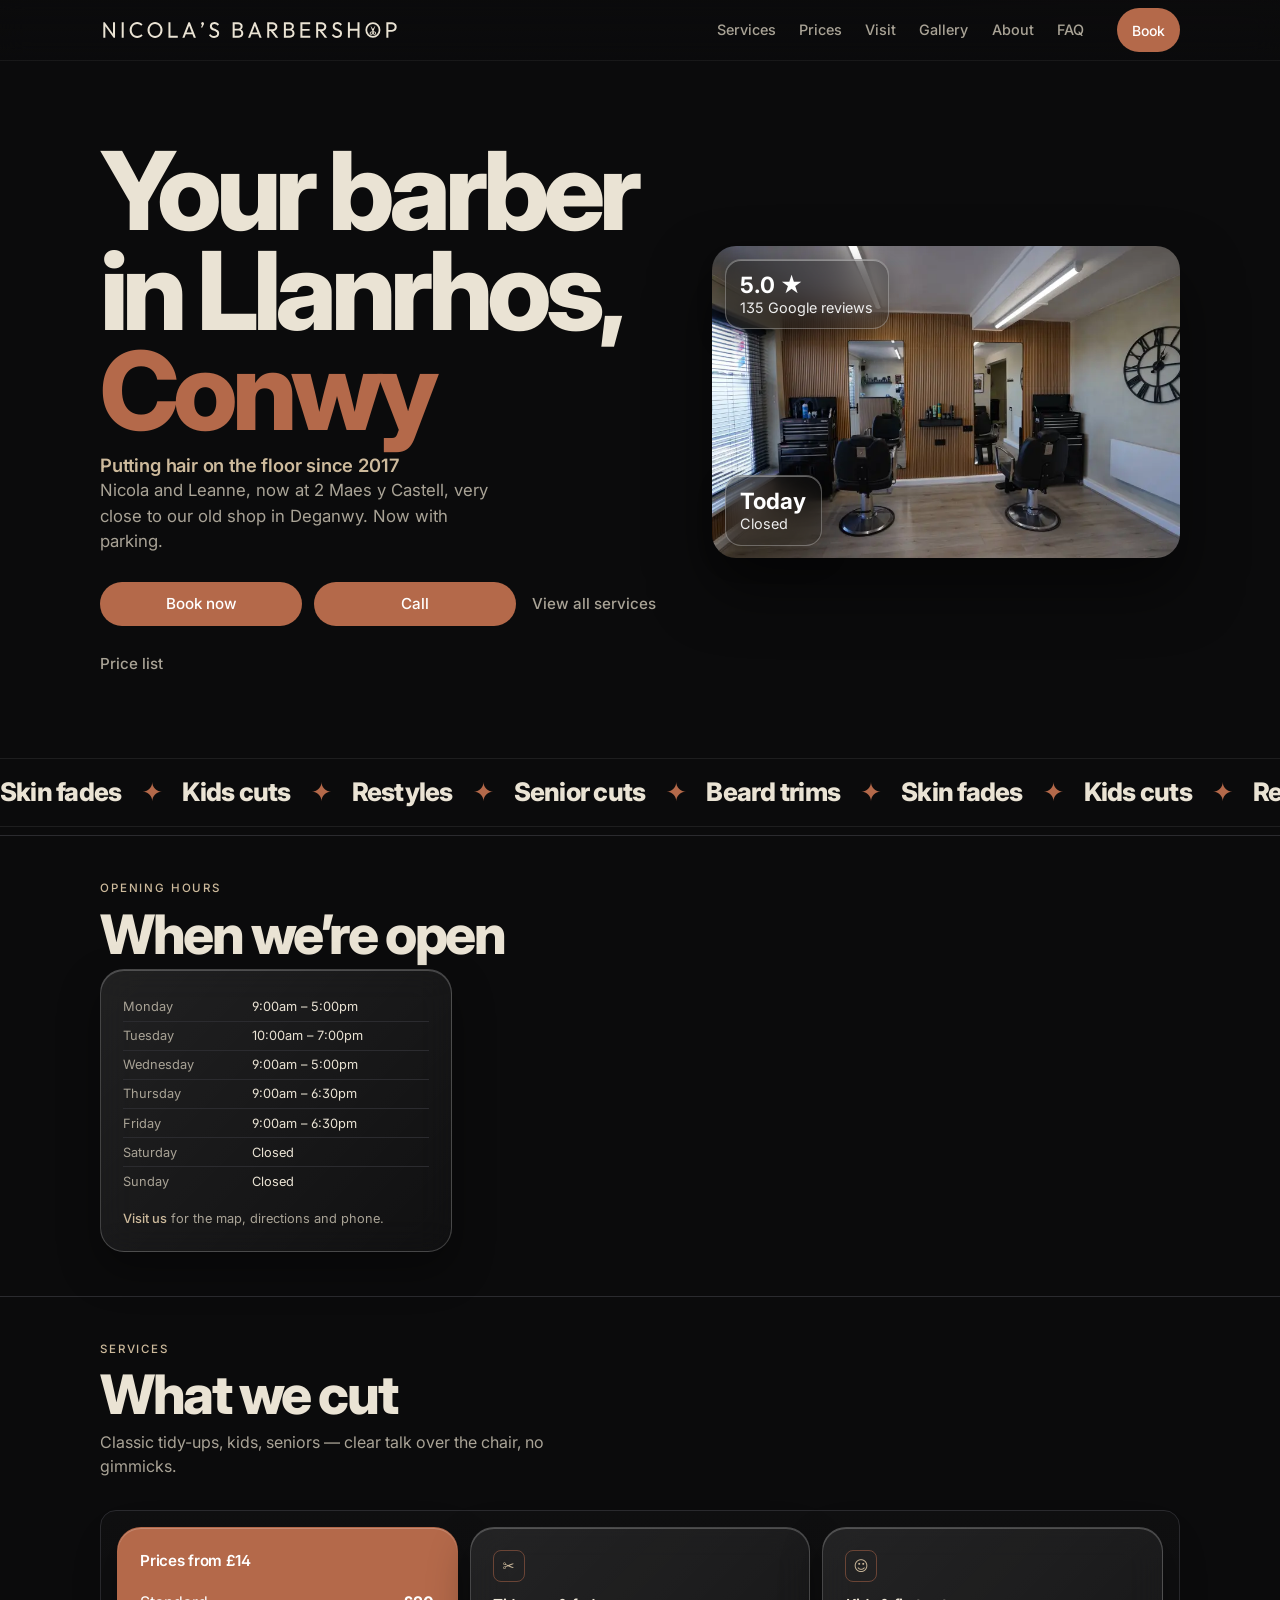
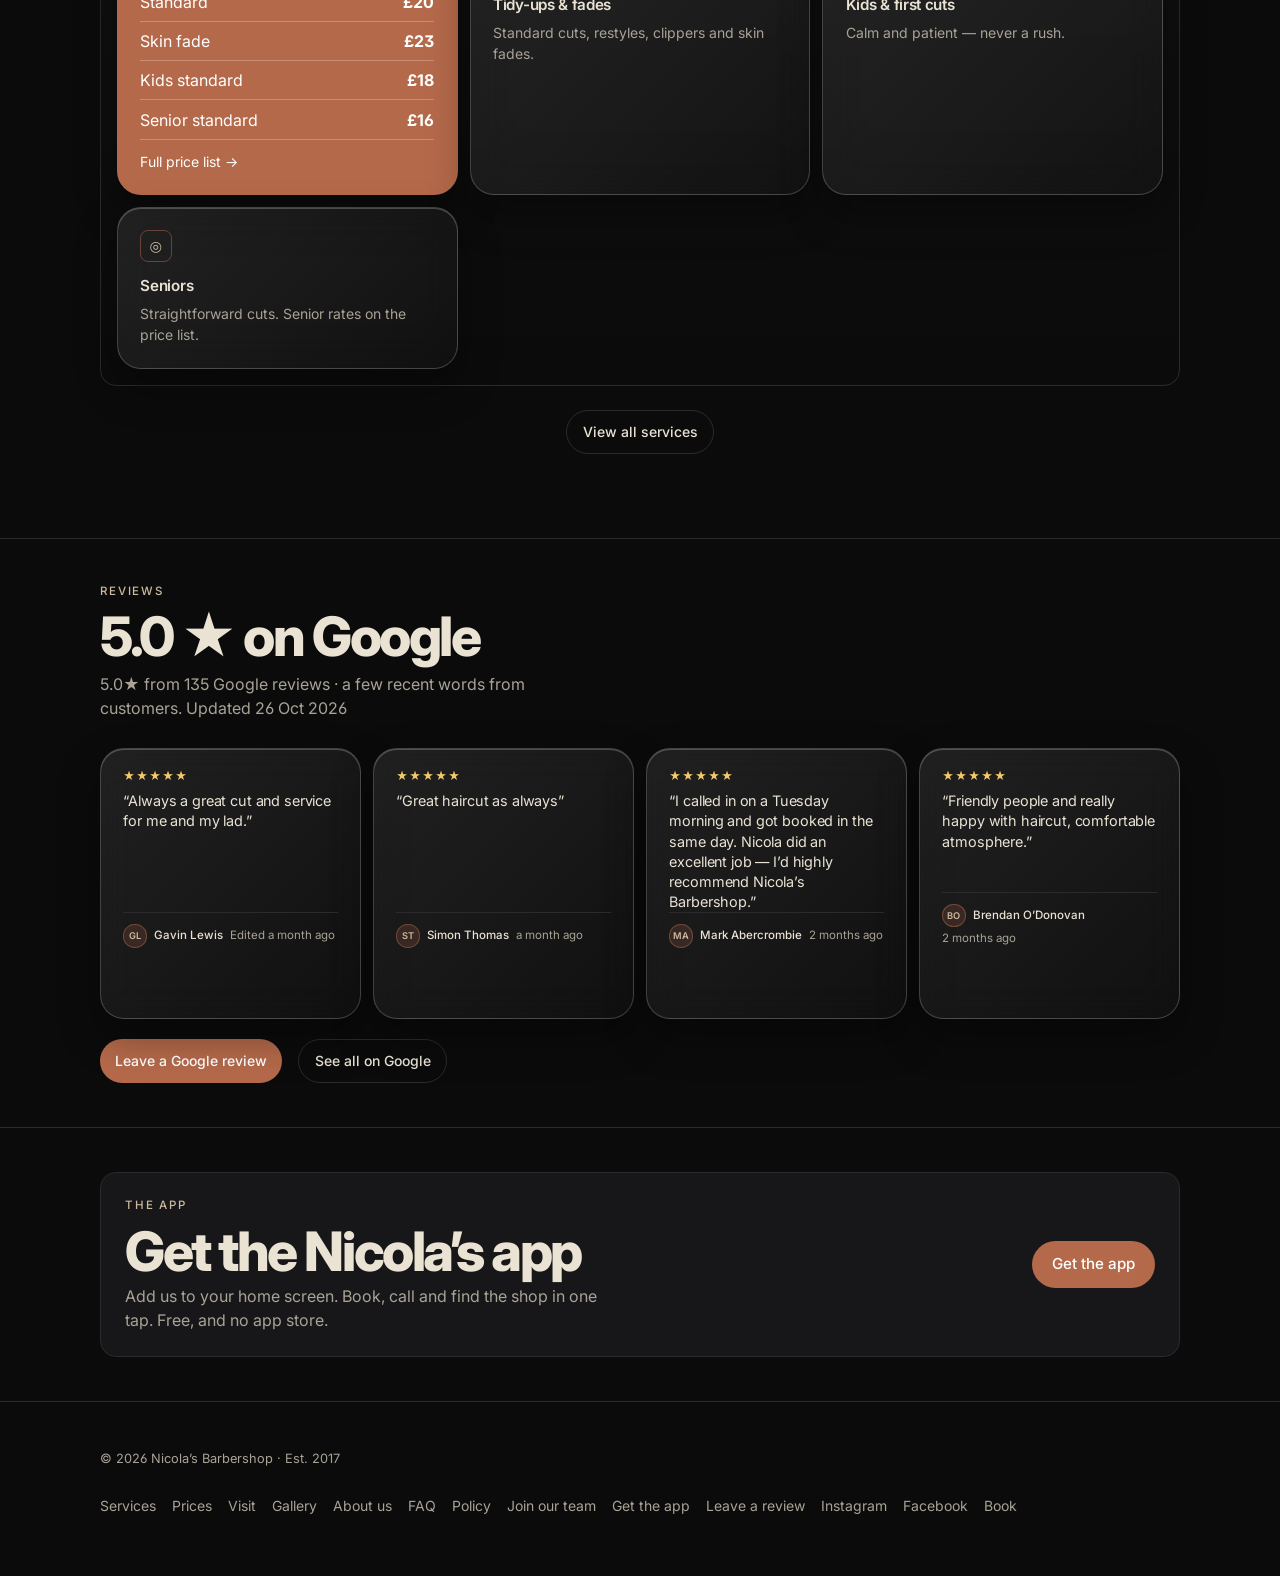
==== commit af08c8a6: "Reduced motion: keep services strip on one line" ====
--- a/index.html
+++ b/index.html
@@ -8,7 +8,7 @@
   <meta name="description" content="Friendly, modern barbershop at 2 Maes y Castell, Llanrhos, Conwy. Cuts for every age, from first trims to skin fades. Book online with Nicola or Leanne." />
   <link rel="canonical" href="https://nicolasbarbershop.co.uk/" />
   <meta name="theme-color" content="#0b0b0c" />
-  <link rel="manifest" href="/manifest.webmanifest?v=cc3" />
+  <link rel="manifest" href="/manifest.webmanifest?v=20261101e" />
   <meta name="mobile-web-app-capable" content="yes" />
   <meta name="apple-mobile-web-app-capable" content="yes" />
   <meta name="apple-mobile-web-app-title" content="Nicola's" />
@@ -28,14 +28,14 @@
   <meta name="twitter:title" content="Nicola’s Barbershop · Barber in Llanrhos, Conwy" />
   <meta name="twitter:description" content="Friendly, modern barbershop at 2 Maes y Castell, Llanrhos, Conwy. Cuts for every age, from first trims to skin fades. Book online with Nicola or Leanne." />
   <meta name="twitter:image" content="https://nicolasbarbershop.co.uk/assets/og-share.jpg" />
-  <link rel="icon" href="favicon.ico?v=cc3" sizes="any" />
-  <link rel="icon" type="image/png" sizes="32x32" href="assets/favicon-32x32.png?v=cc3" />
-  <link rel="icon" type="image/png" sizes="192x192" href="assets/favicon-192.png?v=cc3" />
-  <link rel="apple-touch-icon" sizes="180x180" href="assets/apple-touch-icon.png?v=cc3" />
+  <link rel="icon" href="favicon.ico?v=20261101e" sizes="any" />
+  <link rel="icon" type="image/png" sizes="32x32" href="assets/favicon-32x32.png?v=20261101e" />
+  <link rel="icon" type="image/png" sizes="192x192" href="assets/favicon-192.png?v=20261101e" />
+  <link rel="apple-touch-icon" sizes="180x180" href="assets/apple-touch-icon.png?v=20261101e" />
   <link rel="preconnect" href="https://fonts.googleapis.com" />
   <link rel="preconnect" href="https://fonts.gstatic.com" crossorigin />
   <link href="https://fonts.googleapis.com/css2?family=Inter:wght@400;500;600&display=swap" rel="stylesheet" />
-  <link rel="stylesheet" href="styles.css?v=cc3" />
+  <link rel="stylesheet" href="styles.css?v=20261101e" />
   <script type="application/ld+json">
   {
     "@context": "https://schema.org",
@@ -313,7 +313,7 @@
       </div>
     </div>
   </footer>
-  <script src="site.js?v=cc3" defer></script>
+  <script src="site.js?v=20261101e" defer></script>
 
 </body>
 </html>
--- a/styles.css
+++ b/styles.css
@@ -1199,5 +1199,5 @@
 @media (prefers-reduced-motion:reduce){
   *,*::before,*::after{animation:none!important;transition:none!important}
   .reveal-ready{opacity:1!important;transform:none!important}
-  .c-marq-track{white-space:normal}
-}
+  .c-marq-track{white-space:nowrap}
+}
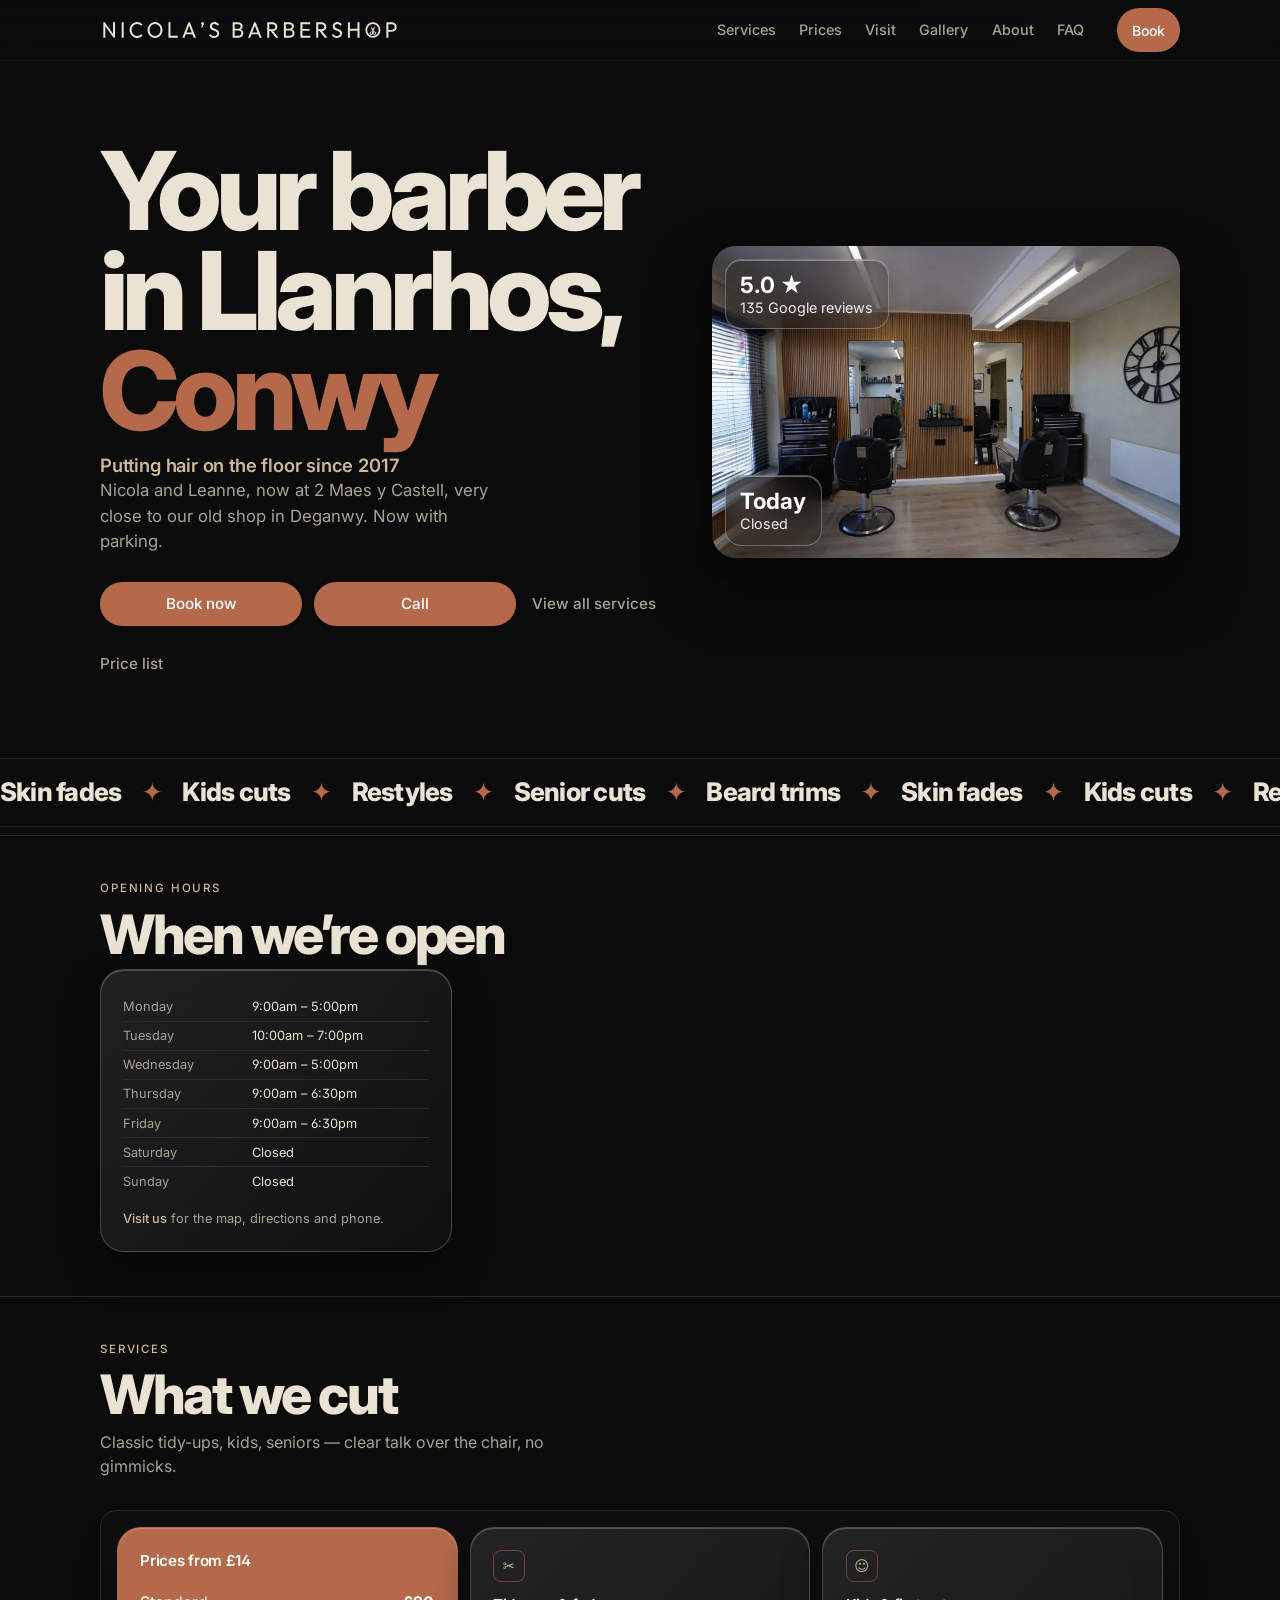
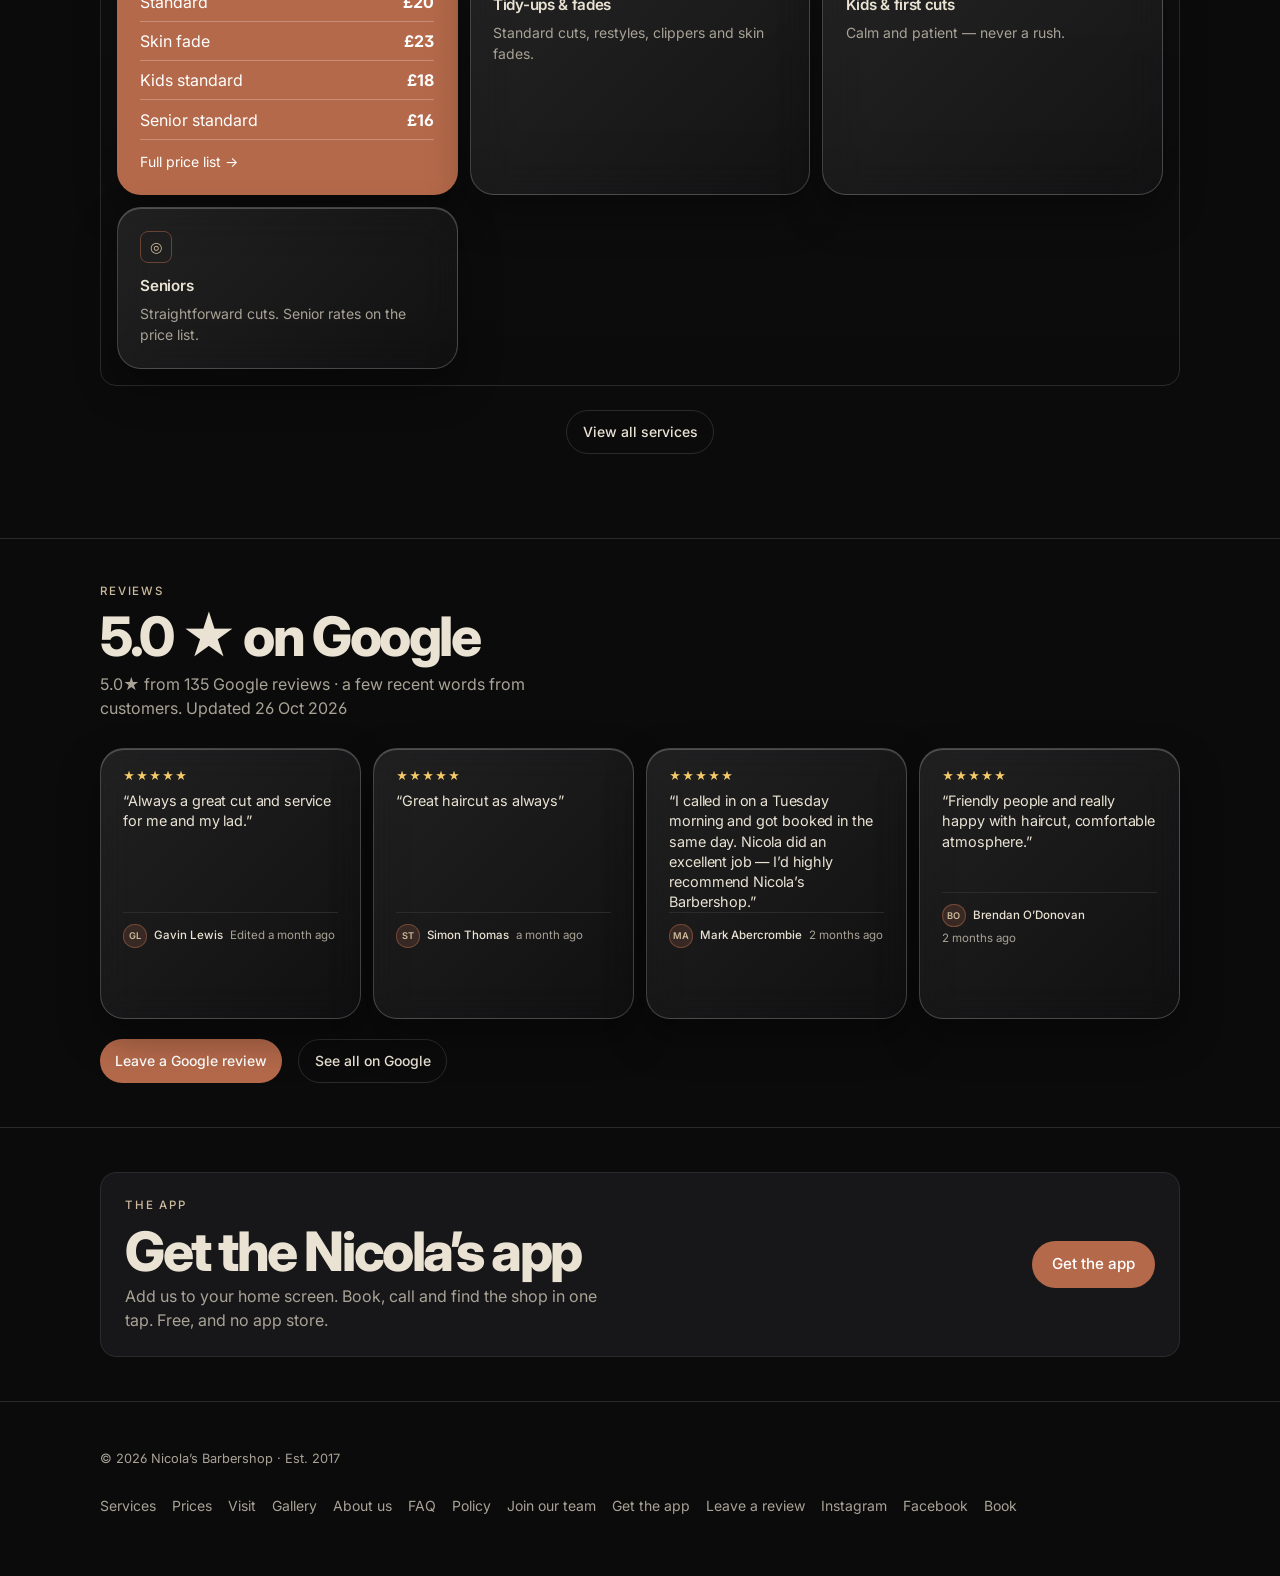
==== commit c022253b: "Menu: smaller Book button" ====
--- a/index.html
+++ b/index.html
@@ -8,7 +8,7 @@
   <meta name="description" content="Friendly, modern barbershop at 2 Maes y Castell, Llanrhos, Conwy. Cuts for every age, from first trims to skin fades. Book online with Nicola or Leanne." />
   <link rel="canonical" href="https://nicolasbarbershop.co.uk/" />
   <meta name="theme-color" content="#0b0b0c" />
-  <link rel="manifest" href="/manifest.webmanifest?v=20261101e" />
+  <link rel="manifest" href="/manifest.webmanifest?v=20261101f" />
   <meta name="mobile-web-app-capable" content="yes" />
   <meta name="apple-mobile-web-app-capable" content="yes" />
   <meta name="apple-mobile-web-app-title" content="Nicola's" />
@@ -28,14 +28,14 @@
   <meta name="twitter:title" content="Nicola’s Barbershop · Barber in Llanrhos, Conwy" />
   <meta name="twitter:description" content="Friendly, modern barbershop at 2 Maes y Castell, Llanrhos, Conwy. Cuts for every age, from first trims to skin fades. Book online with Nicola or Leanne." />
   <meta name="twitter:image" content="https://nicolasbarbershop.co.uk/assets/og-share.jpg" />
-  <link rel="icon" href="favicon.ico?v=20261101e" sizes="any" />
-  <link rel="icon" type="image/png" sizes="32x32" href="assets/favicon-32x32.png?v=20261101e" />
-  <link rel="icon" type="image/png" sizes="192x192" href="assets/favicon-192.png?v=20261101e" />
-  <link rel="apple-touch-icon" sizes="180x180" href="assets/apple-touch-icon.png?v=20261101e" />
+  <link rel="icon" href="favicon.ico?v=20261101f" sizes="any" />
+  <link rel="icon" type="image/png" sizes="32x32" href="assets/favicon-32x32.png?v=20261101f" />
+  <link rel="icon" type="image/png" sizes="192x192" href="assets/favicon-192.png?v=20261101f" />
+  <link rel="apple-touch-icon" sizes="180x180" href="assets/apple-touch-icon.png?v=20261101f" />
   <link rel="preconnect" href="https://fonts.googleapis.com" />
   <link rel="preconnect" href="https://fonts.gstatic.com" crossorigin />
   <link href="https://fonts.googleapis.com/css2?family=Inter:wght@400;500;600&display=swap" rel="stylesheet" />
-  <link rel="stylesheet" href="styles.css?v=20261101e" />
+  <link rel="stylesheet" href="styles.css?v=20261101f" />
   <script type="application/ld+json">
   {
     "@context": "https://schema.org",
@@ -313,7 +313,7 @@
       </div>
     </div>
   </footer>
-  <script src="site.js?v=20261101e" defer></script>
+  <script src="site.js?v=20261101f" defer></script>
 
 </body>
 </html>
--- a/styles.css
+++ b/styles.css
@@ -1201,3 +1201,4 @@
   .reveal-ready{opacity:1!important;transform:none!important}
   .c-marq-track{white-space:nowrap}
 }
+.site-menu-nav a.menu-book{font-size:1.1rem!important;font-weight:600!important;letter-spacing:0!important;line-height:1.2!important;padding:.8rem 1.6rem!important;min-height:44px;align-self:flex-start;display:inline-flex;align-items:center;margin-top:1.1rem}
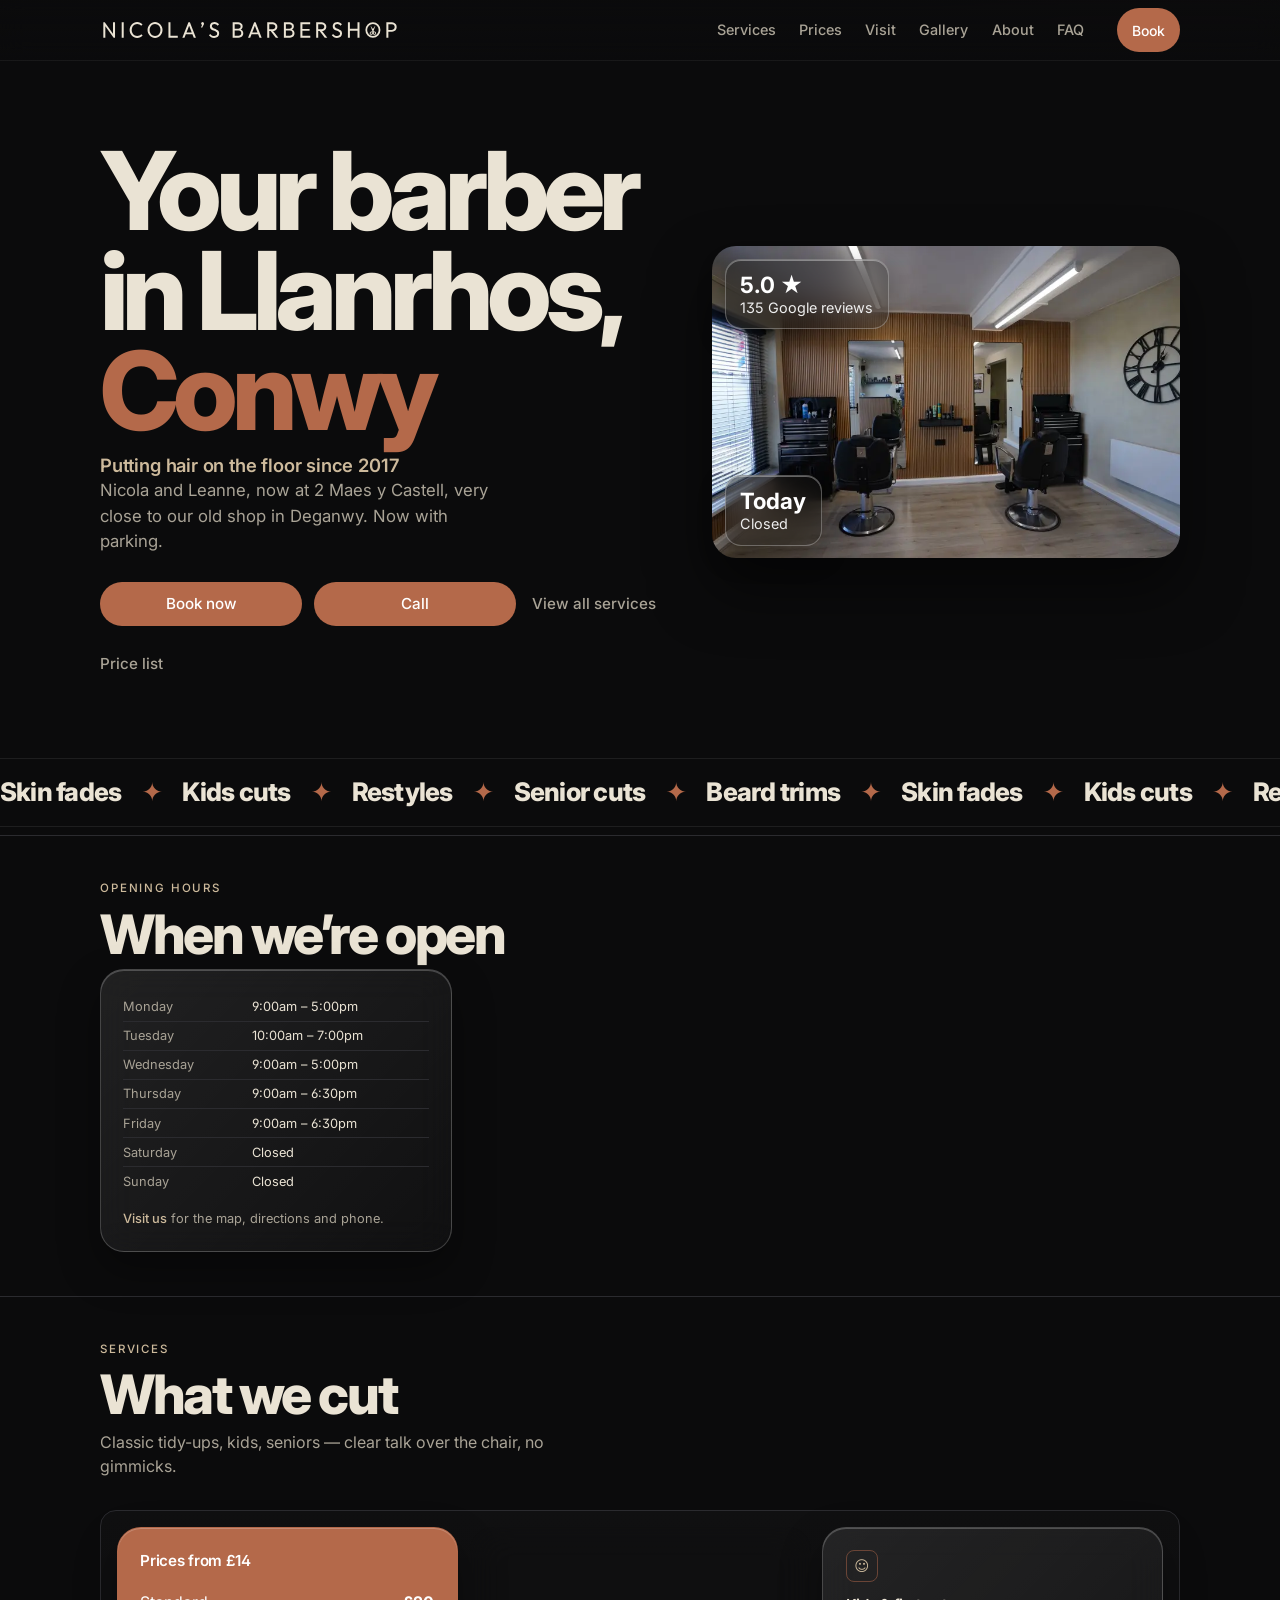
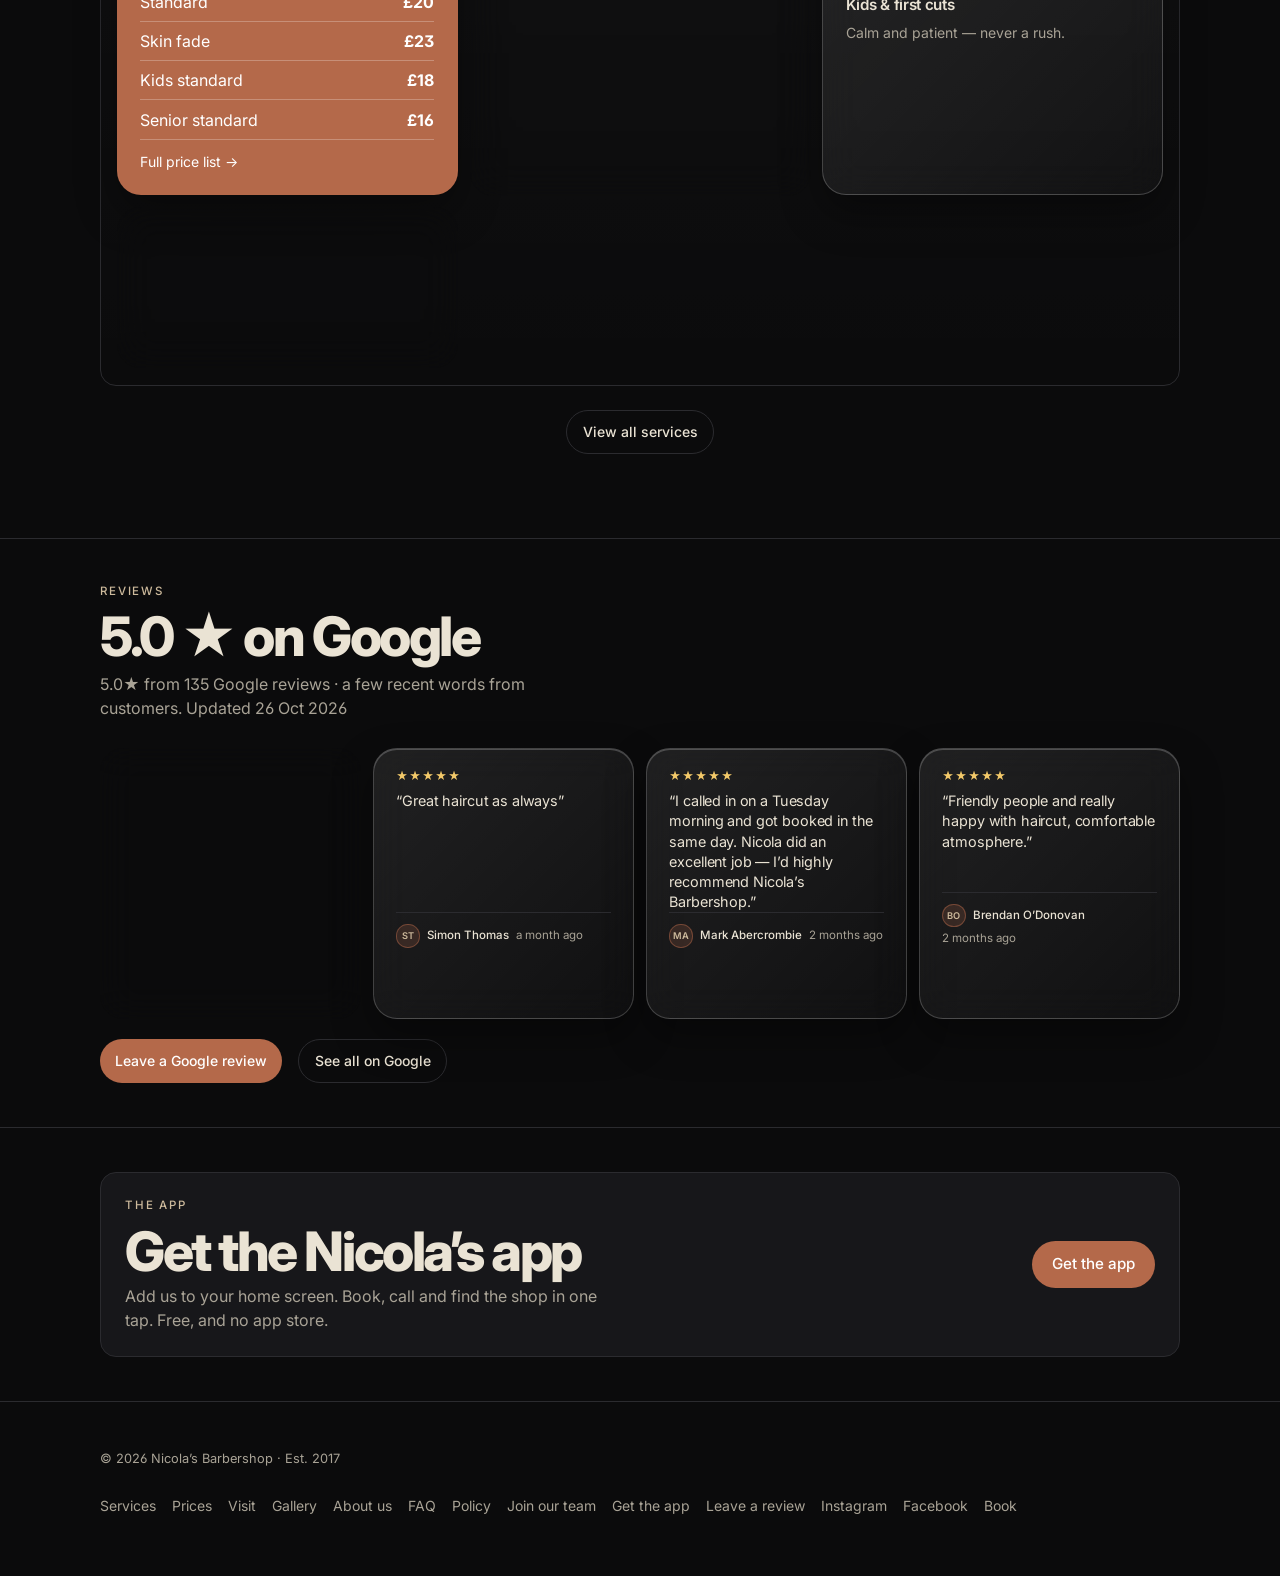
==== commit ec334e4f: "Menu: small ghost Get the app" ====
--- a/index.html
+++ b/index.html
@@ -8,7 +8,7 @@
   <meta name="description" content="Friendly, modern barbershop at 2 Maes y Castell, Llanrhos, Conwy. Cuts for every age, from first trims to skin fades. Book online with Nicola or Leanne." />
   <link rel="canonical" href="https://nicolasbarbershop.co.uk/" />
   <meta name="theme-color" content="#0b0b0c" />
-  <link rel="manifest" href="/manifest.webmanifest?v=20261101f" />
+  <link rel="manifest" href="/manifest.webmanifest?v=20261101g" />
   <meta name="mobile-web-app-capable" content="yes" />
   <meta name="apple-mobile-web-app-capable" content="yes" />
   <meta name="apple-mobile-web-app-title" content="Nicola's" />
@@ -28,14 +28,14 @@
   <meta name="twitter:title" content="Nicola’s Barbershop · Barber in Llanrhos, Conwy" />
   <meta name="twitter:description" content="Friendly, modern barbershop at 2 Maes y Castell, Llanrhos, Conwy. Cuts for every age, from first trims to skin fades. Book online with Nicola or Leanne." />
   <meta name="twitter:image" content="https://nicolasbarbershop.co.uk/assets/og-share.jpg" />
-  <link rel="icon" href="favicon.ico?v=20261101f" sizes="any" />
-  <link rel="icon" type="image/png" sizes="32x32" href="assets/favicon-32x32.png?v=20261101f" />
-  <link rel="icon" type="image/png" sizes="192x192" href="assets/favicon-192.png?v=20261101f" />
-  <link rel="apple-touch-icon" sizes="180x180" href="assets/apple-touch-icon.png?v=20261101f" />
+  <link rel="icon" href="favicon.ico?v=20261101g" sizes="any" />
+  <link rel="icon" type="image/png" sizes="32x32" href="assets/favicon-32x32.png?v=20261101g" />
+  <link rel="icon" type="image/png" sizes="192x192" href="assets/favicon-192.png?v=20261101g" />
+  <link rel="apple-touch-icon" sizes="180x180" href="assets/apple-touch-icon.png?v=20261101g" />
   <link rel="preconnect" href="https://fonts.googleapis.com" />
   <link rel="preconnect" href="https://fonts.gstatic.com" crossorigin />
   <link href="https://fonts.googleapis.com/css2?family=Inter:wght@400;500;600&display=swap" rel="stylesheet" />
-  <link rel="stylesheet" href="styles.css?v=20261101f" />
+  <link rel="stylesheet" href="styles.css?v=20261101g" />
   <script type="application/ld+json">
   {
     "@context": "https://schema.org",
@@ -313,7 +313,7 @@
       </div>
     </div>
   </footer>
-  <script src="site.js?v=20261101f" defer></script>
+  <script src="site.js?v=20261101g" defer></script>
 
 </body>
 </html>
--- a/styles.css
+++ b/styles.css
@@ -1202,3 +1202,4 @@
   .c-marq-track{white-space:nowrap}
 }
 .site-menu-nav a.menu-book{font-size:1.1rem!important;font-weight:600!important;letter-spacing:0!important;line-height:1.2!important;padding:.8rem 1.6rem!important;min-height:44px;align-self:flex-start;display:inline-flex;align-items:center;margin-top:1.1rem}
+.site-menu-nav a.menu-app{font-size:1.05rem!important;font-weight:500!important;letter-spacing:0!important;line-height:1.2!important;padding:.75rem 1.4rem!important;min-height:44px;align-self:flex-start;display:inline-flex;align-items:center;margin-top:.6rem;border:1px solid rgba(255,255,255,.28);border-radius:999px;color:var(--text)!important;background:rgba(255,255,255,.04)}
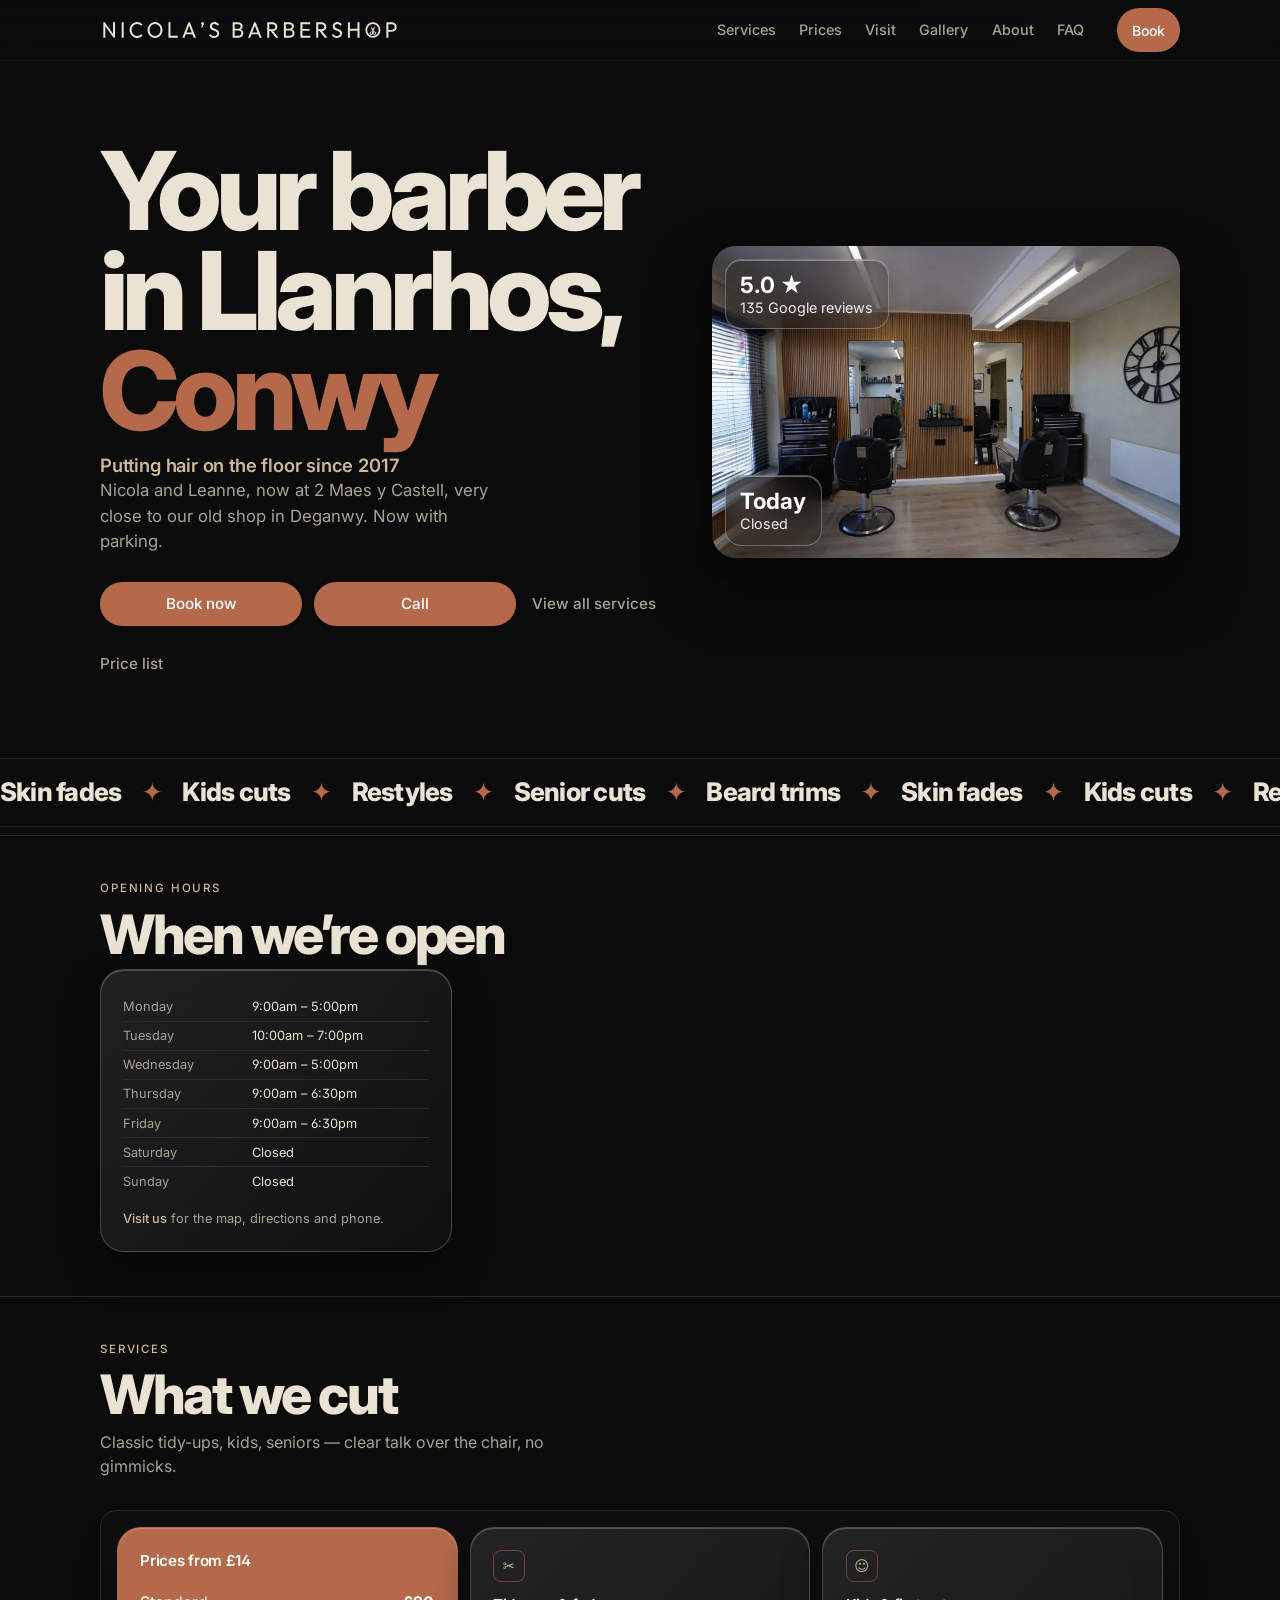
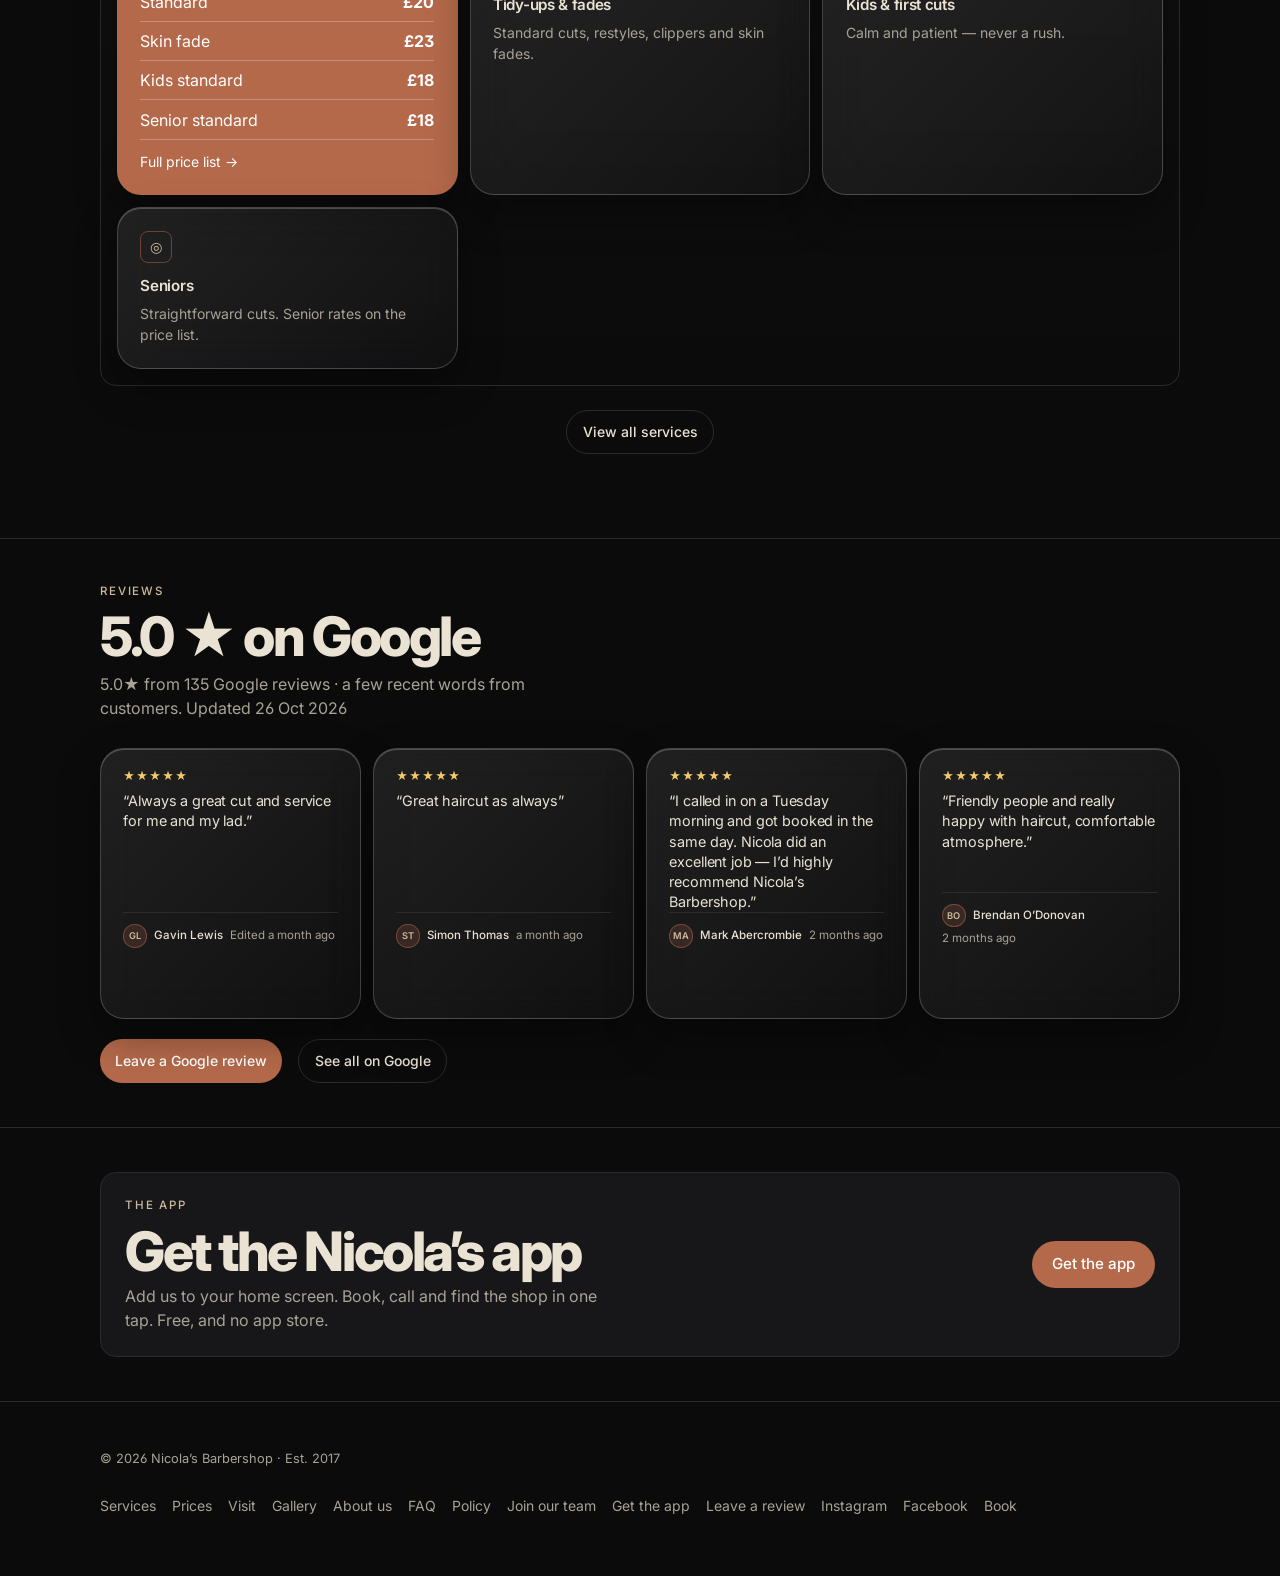
==== commit 6f05a813: "Prices: Nic's corrected senior and kids rates" ====
--- a/index.html
+++ b/index.html
@@ -8,7 +8,7 @@
   <meta name="description" content="Friendly, modern barbershop at 2 Maes y Castell, Llanrhos, Conwy. Cuts for every age, from first trims to skin fades. Book online with Nicola or Leanne." />
   <link rel="canonical" href="https://nicolasbarbershop.co.uk/" />
   <meta name="theme-color" content="#0b0b0c" />
-  <link rel="manifest" href="/manifest.webmanifest?v=20261101g" />
+  <link rel="manifest" href="/manifest.webmanifest?v=20261101h" />
   <meta name="mobile-web-app-capable" content="yes" />
   <meta name="apple-mobile-web-app-capable" content="yes" />
   <meta name="apple-mobile-web-app-title" content="Nicola's" />
@@ -28,14 +28,14 @@
   <meta name="twitter:title" content="Nicola’s Barbershop · Barber in Llanrhos, Conwy" />
   <meta name="twitter:description" content="Friendly, modern barbershop at 2 Maes y Castell, Llanrhos, Conwy. Cuts for every age, from first trims to skin fades. Book online with Nicola or Leanne." />
   <meta name="twitter:image" content="https://nicolasbarbershop.co.uk/assets/og-share.jpg" />
-  <link rel="icon" href="favicon.ico?v=20261101g" sizes="any" />
-  <link rel="icon" type="image/png" sizes="32x32" href="assets/favicon-32x32.png?v=20261101g" />
-  <link rel="icon" type="image/png" sizes="192x192" href="assets/favicon-192.png?v=20261101g" />
-  <link rel="apple-touch-icon" sizes="180x180" href="assets/apple-touch-icon.png?v=20261101g" />
+  <link rel="icon" href="favicon.ico?v=20261101h" sizes="any" />
+  <link rel="icon" type="image/png" sizes="32x32" href="assets/favicon-32x32.png?v=20261101h" />
+  <link rel="icon" type="image/png" sizes="192x192" href="assets/favicon-192.png?v=20261101h" />
+  <link rel="apple-touch-icon" sizes="180x180" href="assets/apple-touch-icon.png?v=20261101h" />
   <link rel="preconnect" href="https://fonts.googleapis.com" />
   <link rel="preconnect" href="https://fonts.gstatic.com" crossorigin />
   <link href="https://fonts.googleapis.com/css2?family=Inter:wght@400;500;600&display=swap" rel="stylesheet" />
-  <link rel="stylesheet" href="styles.css?v=20261101g" />
+  <link rel="stylesheet" href="styles.css?v=20261101h" />
   <script type="application/ld+json">
   {
     "@context": "https://schema.org",
@@ -218,7 +218,7 @@
         <div class="cards" aria-label="Highlights">
           <a class="card card-link c-clay" href="prices.html">
             <h3>Prices from £14</h3>
-            <ul class="c-mini"><li><span>Standard</span><b>£20</b></li><li><span>Skin fade</span><b>£23</b></li><li><span>Kids standard</span><b>£18</b></li><li><span>Senior standard</span><b>£16</b></li></ul>
+            <ul class="c-mini"><li><span>Standard</span><b>£20</b></li><li><span>Skin fade</span><b>£23</b></li><li><span>Kids standard</span><b>£18</b></li><li><span>Senior standard</span><b>£18</b></li></ul>
             <p style="margin-top:.7rem">Full price list →</p>
           </a>
           <a class="card card-link" href="services.html#tidy-ups">
@@ -313,7 +313,7 @@
       </div>
     </div>
   </footer>
-  <script src="site.js?v=20261101g" defer></script>
+  <script src="site.js?v=20261101h" defer></script>
 
 </body>
 </html>
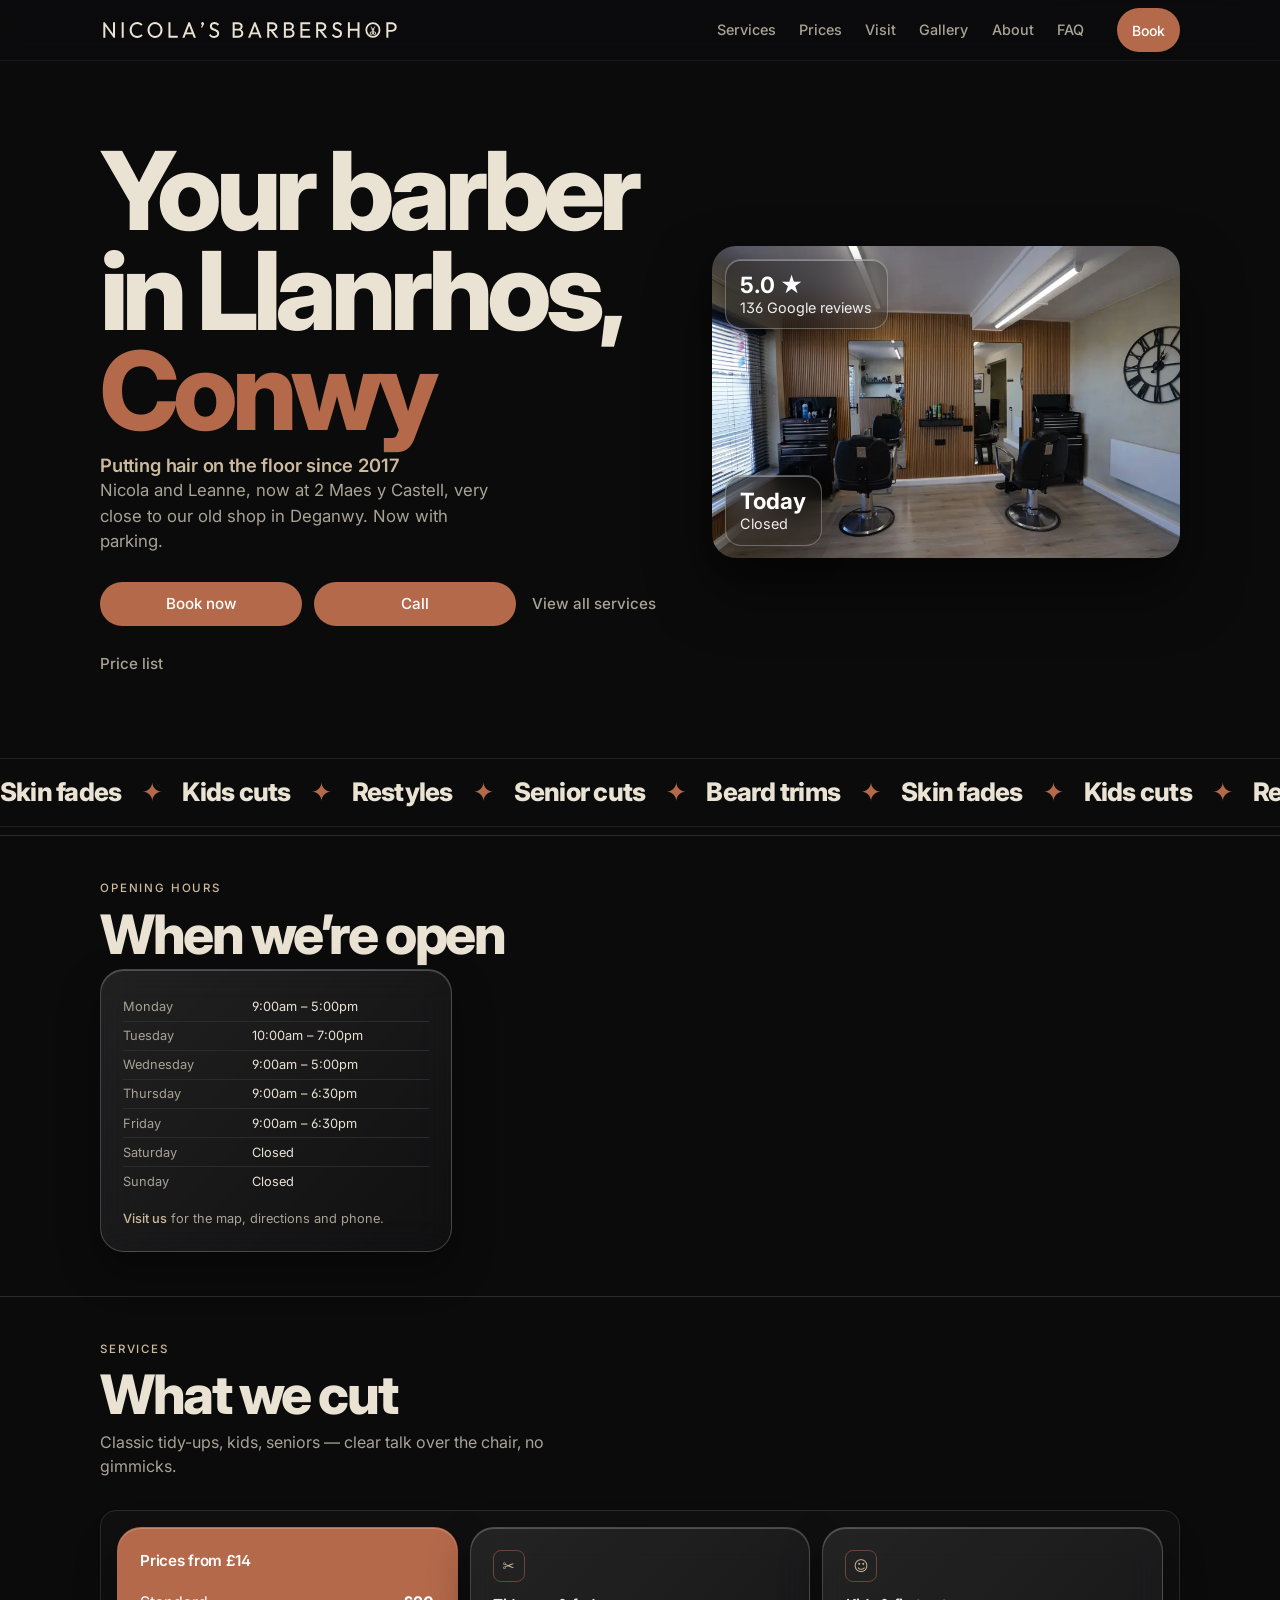
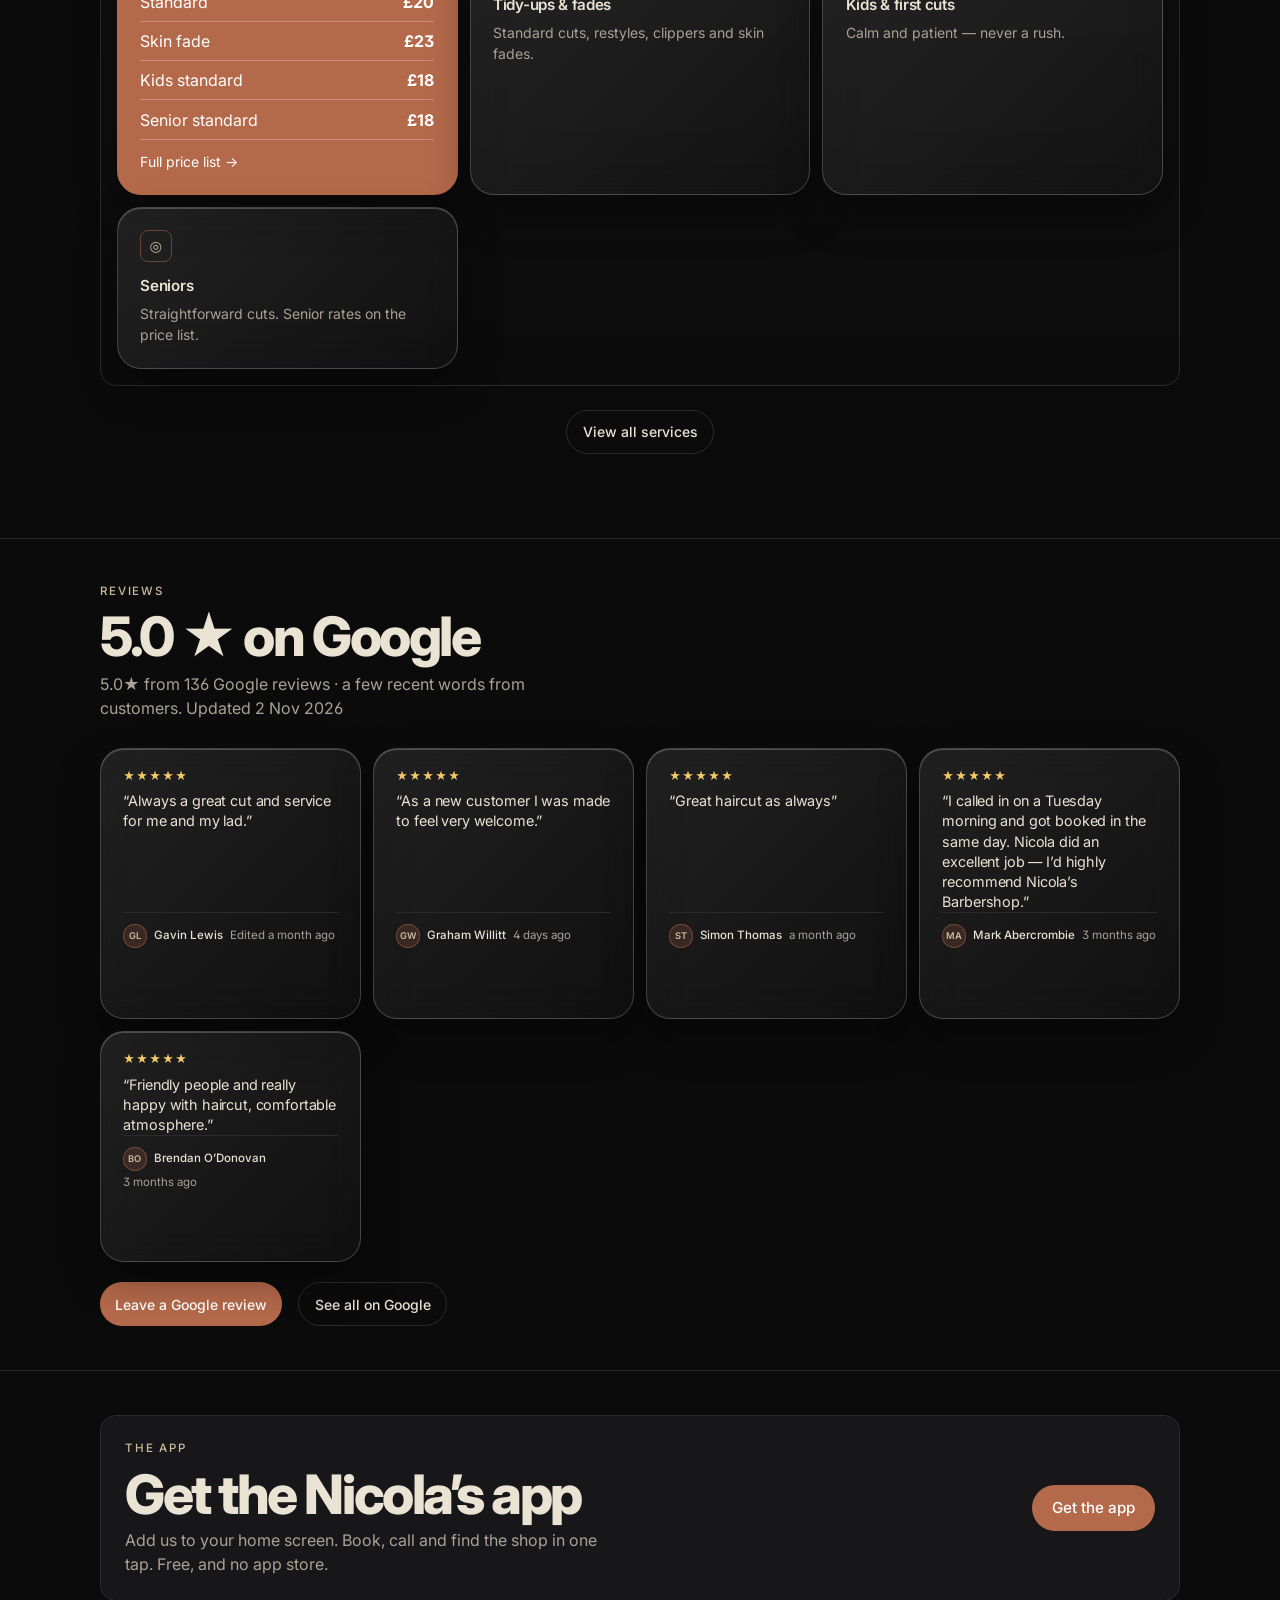
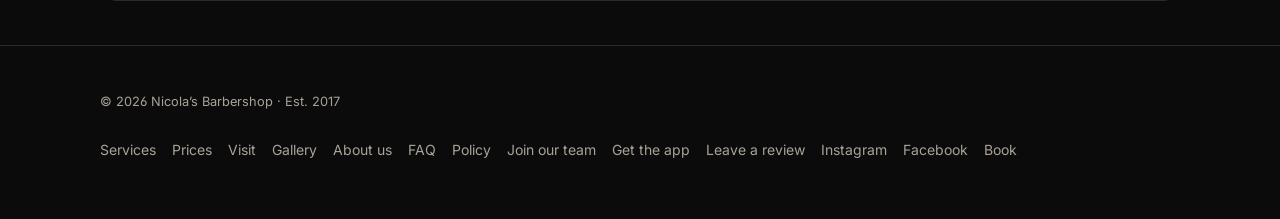
==== commit 7c3365c6: "Reviews strip: 2 Nov 2026 (136 reviews, add Graham Willitt)" ====
--- a/index.html
+++ b/index.html
@@ -171,7 +171,7 @@
           <source type="image/webp" srcset="assets/gallery/new/interior-two-chairs-480.webp 480w, assets/gallery/new/interior-two-chairs-800.webp 800w" sizes="(min-width: 720px) 45vw, 100vw" />
           <img src="assets/gallery/new/interior-two-chairs.jpg" width="1600" height="1067" alt="Two black barber chairs in front of mirrors on a slatted wood wall" fetchpriority="high" decoding="async" />
         </picture>
-        <div class="c-g c-g1"><b>5.0 ★</b>135 Google reviews</div>
+        <div class="c-g c-g1"><b>5.0 ★</b>136 Google reviews</div>
         <div class="c-g c-g2" id="c-today"><b>Today</b>See hours</div>
       </figure>
     </div>
@@ -247,7 +247,7 @@
       <div class="wrap">
         <p class="eyebrow">Reviews</p>
         <h2>5.0 ★ on Google</h2>
-        <p class="section-lead">5.0★ from 135 Google reviews · a few recent words from customers. <span class="reviews-stamp">Updated 26 Oct 2026</span></p>
+        <p class="section-lead">5.0★ from 136 Google reviews · a few recent words from customers. <span class="reviews-stamp">Updated 2 Nov 2026</span></p>
         <div class="review-grid">
           <!-- PINNED (item 9): real Google review from Gavin Lewis (kids/family slot). Keep this card first and always shown. -->
           <article class="review-card review-pinned" data-pinned="true">
@@ -257,18 +257,23 @@
           </article>
           <article class="review-card">
             <div class="review-stars" role="img" aria-label="5 out of 5 stars">★★★★★</div>
+            <blockquote><p>“As a new customer I was made to feel very welcome.”</p></blockquote>
+            <footer><span class="review-avatar" aria-hidden="true">GW</span><cite>Graham Willitt</cite><time datetime="2026-10">4 days ago</time></footer>
+          </article>
+          <article class="review-card">
+            <div class="review-stars" role="img" aria-label="5 out of 5 stars">★★★★★</div>
             <blockquote><p>“Great haircut as always”</p></blockquote>
             <footer><span class="review-avatar" aria-hidden="true">ST</span><cite>Simon Thomas</cite><time datetime="2026-09">a month ago</time></footer>
           </article>
           <article class="review-card">
             <div class="review-stars" role="img" aria-label="5 out of 5 stars">★★★★★</div>
             <blockquote><p>“I called in on a Tuesday morning and got booked in the same day. Nicola did an excellent job — I’d highly recommend Nicola’s Barbershop.”</p></blockquote>
-            <footer><span class="review-avatar" aria-hidden="true">MA</span><cite>Mark Abercrombie</cite><time datetime="2026-07">2 months ago</time></footer>
+            <footer><span class="review-avatar" aria-hidden="true">MA</span><cite>Mark Abercrombie</cite><time datetime="2026-07">3 months ago</time></footer>
           </article>
           <article class="review-card">
             <div class="review-stars" role="img" aria-label="5 out of 5 stars">★★★★★</div>
             <blockquote><p>“Friendly people and really happy with haircut, comfortable atmosphere.”</p></blockquote>
-            <footer><span class="review-avatar" aria-hidden="true">BO</span><cite>Brendan O’Donovan</cite><time datetime="2026-07">2 months ago</time></footer>
+            <footer><span class="review-avatar" aria-hidden="true">BO</span><cite>Brendan O’Donovan</cite><time datetime="2026-07">3 months ago</time></footer>
           </article>
         </div>
         <div class="reviews-actions">
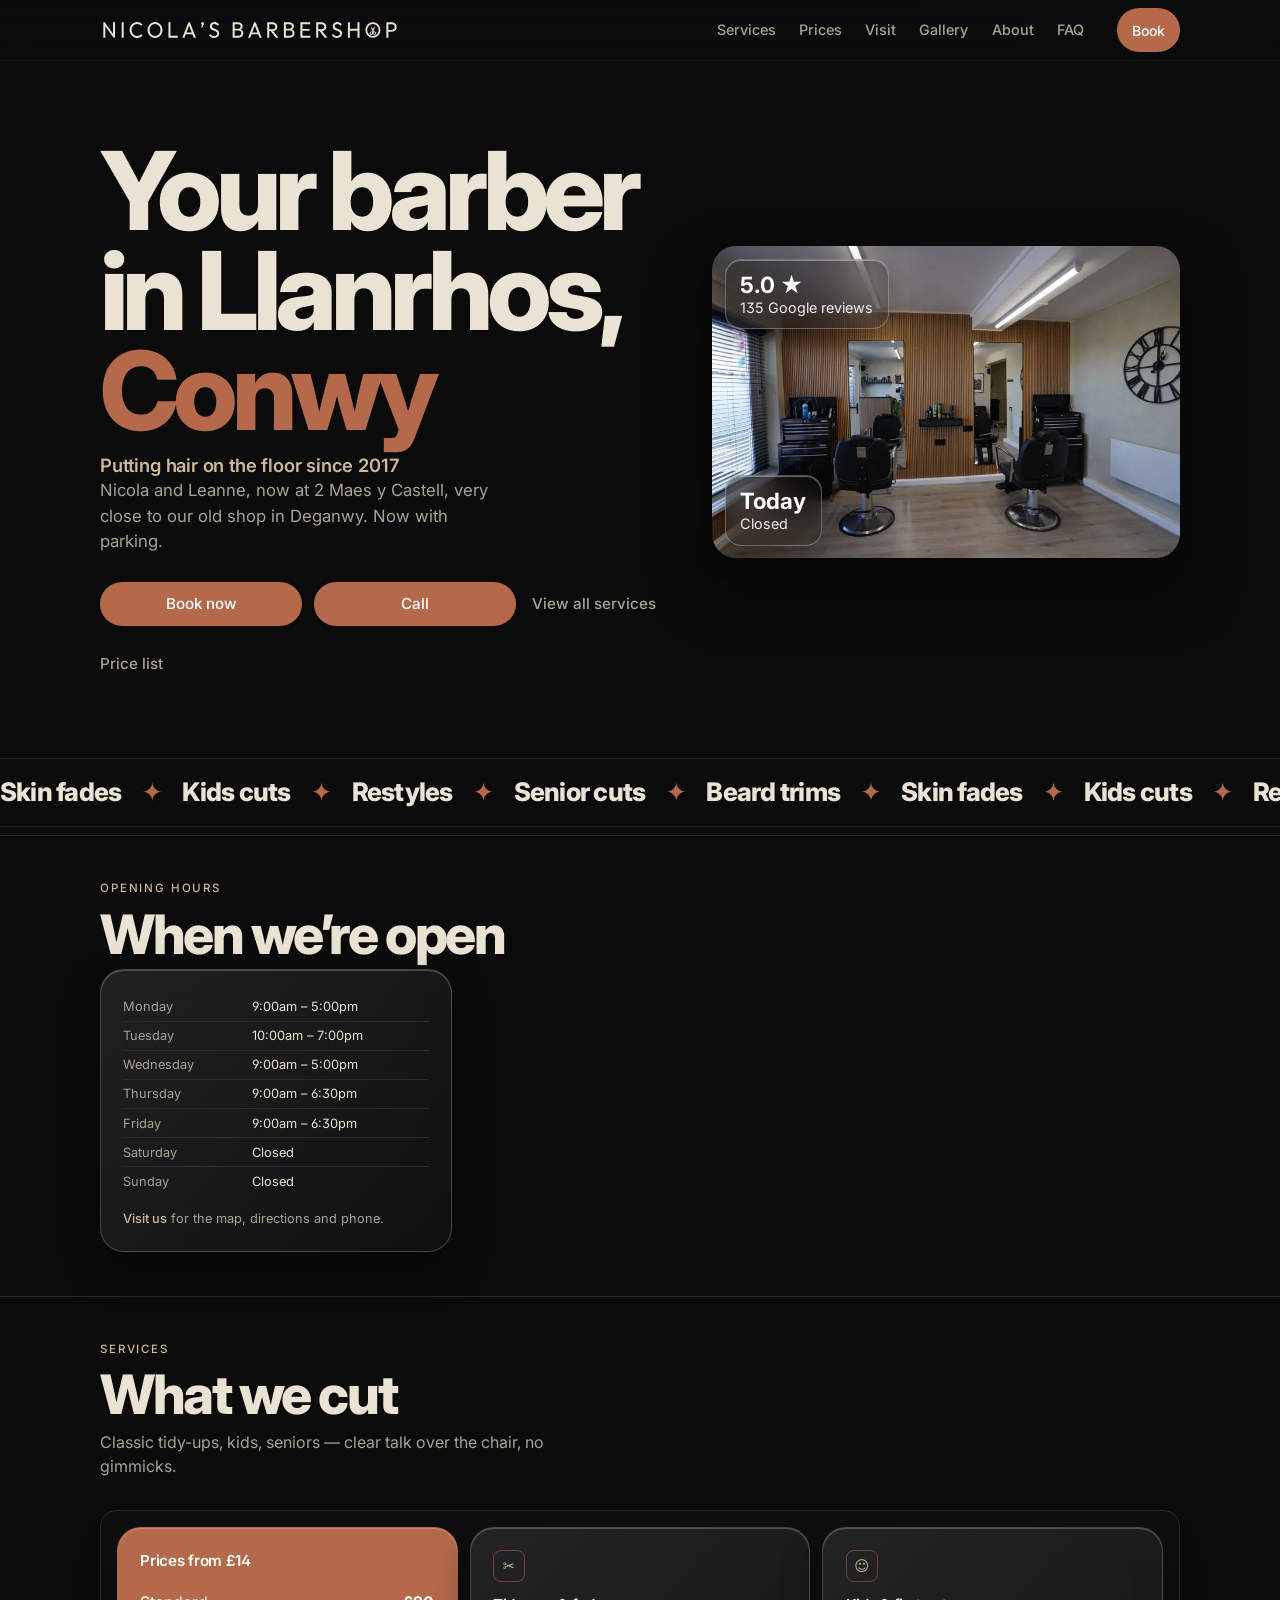
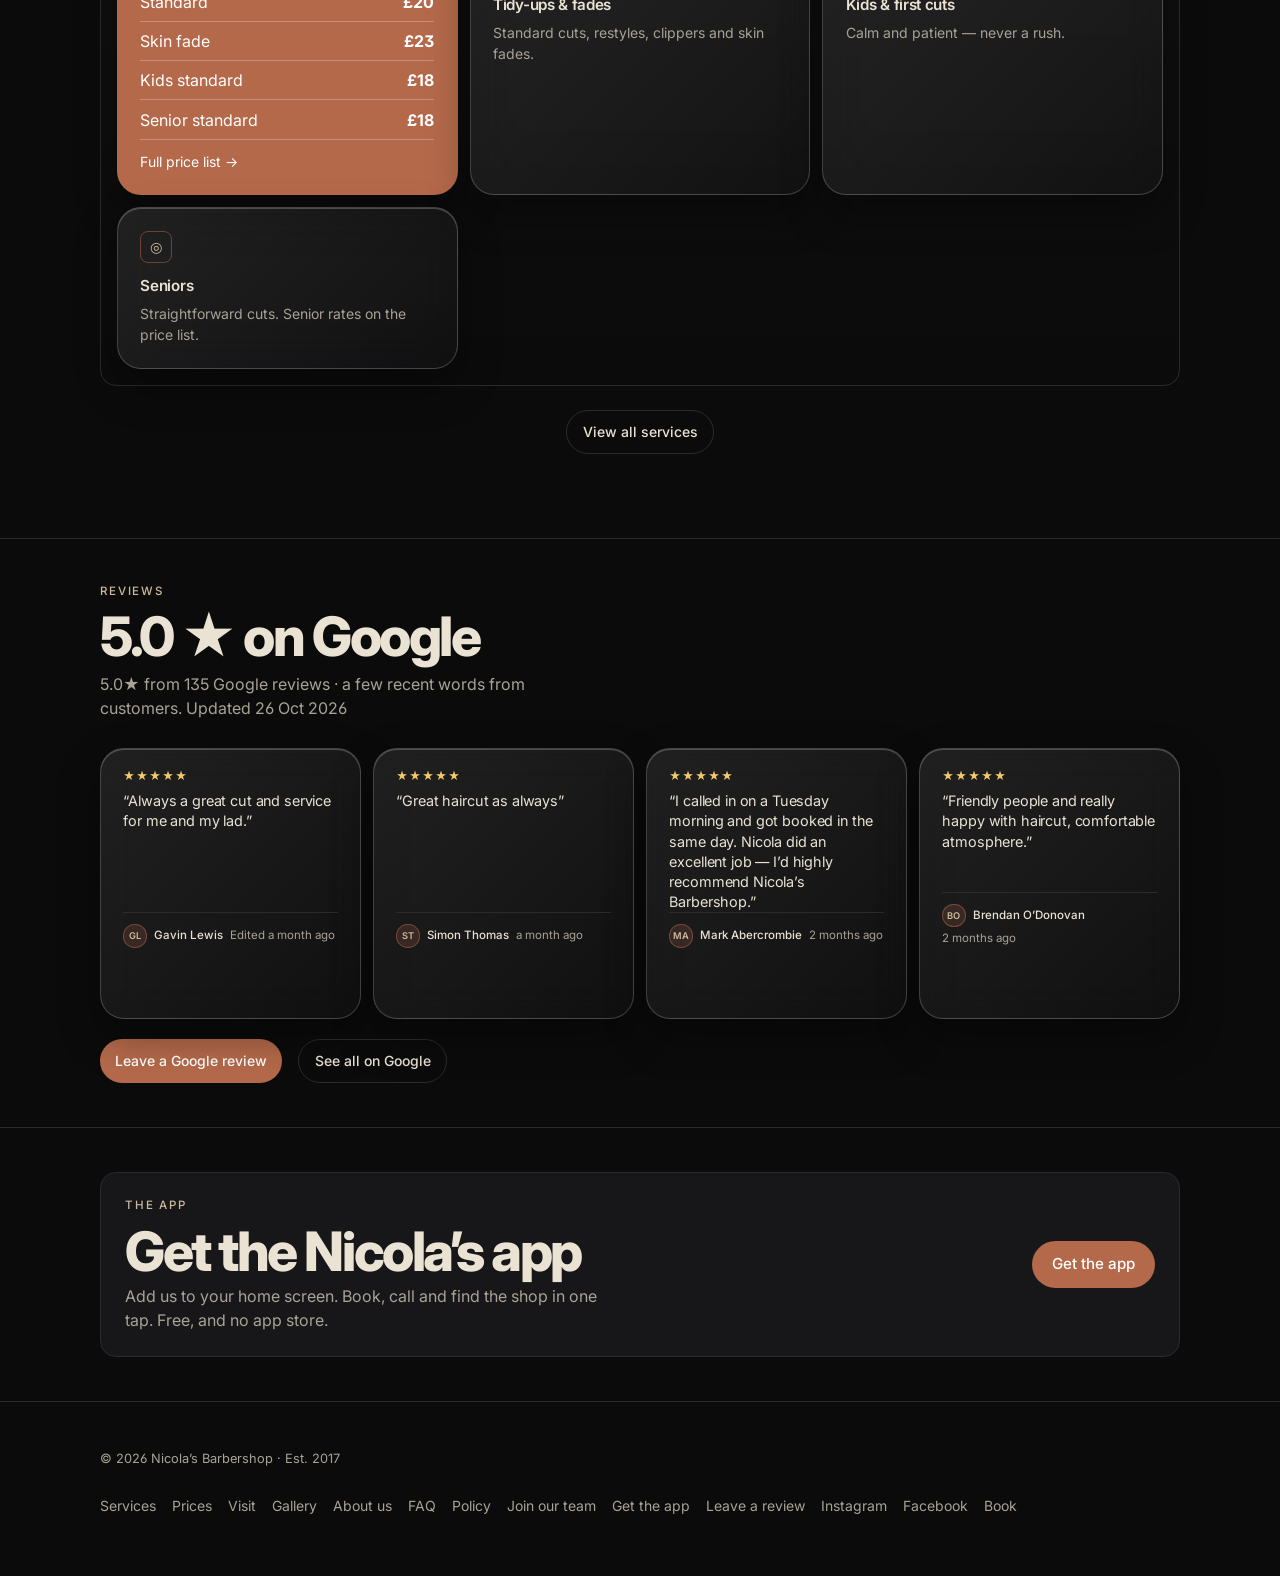
==== commit e20a7f50: "Swap broken Google writereview link for g.page review link" ====
--- a/index.html
+++ b/index.html
@@ -146,7 +146,7 @@
           <a class="social-icon" href="https://www.instagram.com/nicolas_barbershop_/" target="_blank" rel="noopener" aria-label="Instagram"><svg viewBox="0 0 24 24" aria-hidden="true"><path d="M7.8 2h8.4C19.4 2 22 4.6 22 7.8v8.4a5.8 5.8 0 0 1-5.8 5.8H7.8C4.6 22 2 19.4 2 16.2V7.8A5.8 5.8 0 0 1 7.8 2zm-.2 2A3.6 3.6 0 0 0 4 7.6v8.8A3.6 3.6 0 0 0 7.6 20h8.8a3.6 3.6 0 0 0 3.6-3.6V7.6A3.6 3.6 0 0 0 16.4 4H7.6zm9.65 1.5a1.25 1.25 0 1 1 0 2.5 1.25 1.25 0 0 1 0-2.5zM12 7a5 5 0 1 1 0 10 5 5 0 0 1 0-10zm0 2a3 3 0 1 0 0 6 3 3 0 0 0 0-6z"/></svg></a>
           <a class="social-icon" href="https://www.facebook.com/nicolasbarbershop35/" target="_blank" rel="noopener" aria-label="Facebook"><svg viewBox="0 0 24 24" aria-hidden="true"><path d="M14 13.5h2.5l1-4H14v-2c0-1.03 0-2 2-2h1.5V2.14C17.17 2.09 15.92 2 14.89 2 12.3 2 10.5 3.66 10.5 6.7V9.5H8v4h2.5V22h3.5v-8.5z"/></svg></a>
         </div>
-        <a class="site-menu-review" href="https://search.google.com/local/writereview?placeid=ChIJI0imyHkeZUgKI9zRHF1nJQ" target="_blank" rel="noopener">Leave a Google review</a>
+        <a class="site-menu-review" href="https://g.page/r/CQoj3NEcXWclEBE/review" target="_blank" rel="noopener">Leave a Google review</a>
       </div>
     </div>
   </div>
@@ -171,7 +171,7 @@
           <source type="image/webp" srcset="assets/gallery/new/interior-two-chairs-480.webp 480w, assets/gallery/new/interior-two-chairs-800.webp 800w" sizes="(min-width: 720px) 45vw, 100vw" />
           <img src="assets/gallery/new/interior-two-chairs.jpg" width="1600" height="1067" alt="Two black barber chairs in front of mirrors on a slatted wood wall" fetchpriority="high" decoding="async" />
         </picture>
-        <div class="c-g c-g1"><b>5.0 ★</b>136 Google reviews</div>
+        <div class="c-g c-g1"><b>5.0 ★</b>135 Google reviews</div>
         <div class="c-g c-g2" id="c-today"><b>Today</b>See hours</div>
       </figure>
     </div>
@@ -247,7 +247,7 @@
       <div class="wrap">
         <p class="eyebrow">Reviews</p>
         <h2>5.0 ★ on Google</h2>
-        <p class="section-lead">5.0★ from 136 Google reviews · a few recent words from customers. <span class="reviews-stamp">Updated 2 Nov 2026</span></p>
+        <p class="section-lead">5.0★ from 135 Google reviews · a few recent words from customers. <span class="reviews-stamp">Updated 26 Oct 2026</span></p>
         <div class="review-grid">
           <!-- PINNED (item 9): real Google review from Gavin Lewis (kids/family slot). Keep this card first and always shown. -->
           <article class="review-card review-pinned" data-pinned="true">
@@ -257,27 +257,22 @@
           </article>
           <article class="review-card">
             <div class="review-stars" role="img" aria-label="5 out of 5 stars">★★★★★</div>
-            <blockquote><p>“As a new customer I was made to feel very welcome.”</p></blockquote>
-            <footer><span class="review-avatar" aria-hidden="true">GW</span><cite>Graham Willitt</cite><time datetime="2026-10">4 days ago</time></footer>
-          </article>
-          <article class="review-card">
-            <div class="review-stars" role="img" aria-label="5 out of 5 stars">★★★★★</div>
             <blockquote><p>“Great haircut as always”</p></blockquote>
             <footer><span class="review-avatar" aria-hidden="true">ST</span><cite>Simon Thomas</cite><time datetime="2026-09">a month ago</time></footer>
           </article>
           <article class="review-card">
             <div class="review-stars" role="img" aria-label="5 out of 5 stars">★★★★★</div>
             <blockquote><p>“I called in on a Tuesday morning and got booked in the same day. Nicola did an excellent job — I’d highly recommend Nicola’s Barbershop.”</p></blockquote>
-            <footer><span class="review-avatar" aria-hidden="true">MA</span><cite>Mark Abercrombie</cite><time datetime="2026-07">3 months ago</time></footer>
+            <footer><span class="review-avatar" aria-hidden="true">MA</span><cite>Mark Abercrombie</cite><time datetime="2026-07">2 months ago</time></footer>
           </article>
           <article class="review-card">
             <div class="review-stars" role="img" aria-label="5 out of 5 stars">★★★★★</div>
             <blockquote><p>“Friendly people and really happy with haircut, comfortable atmosphere.”</p></blockquote>
-            <footer><span class="review-avatar" aria-hidden="true">BO</span><cite>Brendan O’Donovan</cite><time datetime="2026-07">3 months ago</time></footer>
+            <footer><span class="review-avatar" aria-hidden="true">BO</span><cite>Brendan O’Donovan</cite><time datetime="2026-07">2 months ago</time></footer>
           </article>
         </div>
         <div class="reviews-actions">
-          <a class="btn" href="https://search.google.com/local/writereview?placeid=ChIJI0imyHkeZUgKI9zRHF1nJQ" target="_blank" rel="noopener">Leave a Google review</a>
+          <a class="btn" href="https://g.page/r/CQoj3NEcXWclEBE/review" target="_blank" rel="noopener">Leave a Google review</a>
           <a class="btn-ghost" href="https://www.google.com/maps/place/Nicola%27s+Barbershop/@53.2956323,-3.8349596,17z/data=!4m8!3m7!1s0x48651e79c8a64823:0x25675d1cd1dc230a!8m2!3d53.2956323!4d-3.8349596!9m1!1b1!16s%2Fg%2F11gbw9nytc" target="_blank" rel="noopener">See all on Google</a>
         </div>
       </div>
@@ -311,7 +306,7 @@
         <a href="policy.html">Policy</a>
         <a href="join.html">Join our team</a>
         <a href="app.html" class="app-only-browser">Get the app</a>
-        <a href="https://search.google.com/local/writereview?placeid=ChIJI0imyHkeZUgKI9zRHF1nJQ" target="_blank" rel="noopener">Leave a review</a>
+        <a href="https://g.page/r/CQoj3NEcXWclEBE/review" target="_blank" rel="noopener">Leave a review</a>
         <a href="https://www.instagram.com/nicolas_barbershop_/" target="_blank" rel="noopener">Instagram</a>
         <a href="https://www.facebook.com/nicolasbarbershop35/" target="_blank" rel="noopener">Facebook</a>
         <a href="book.html">Book</a>
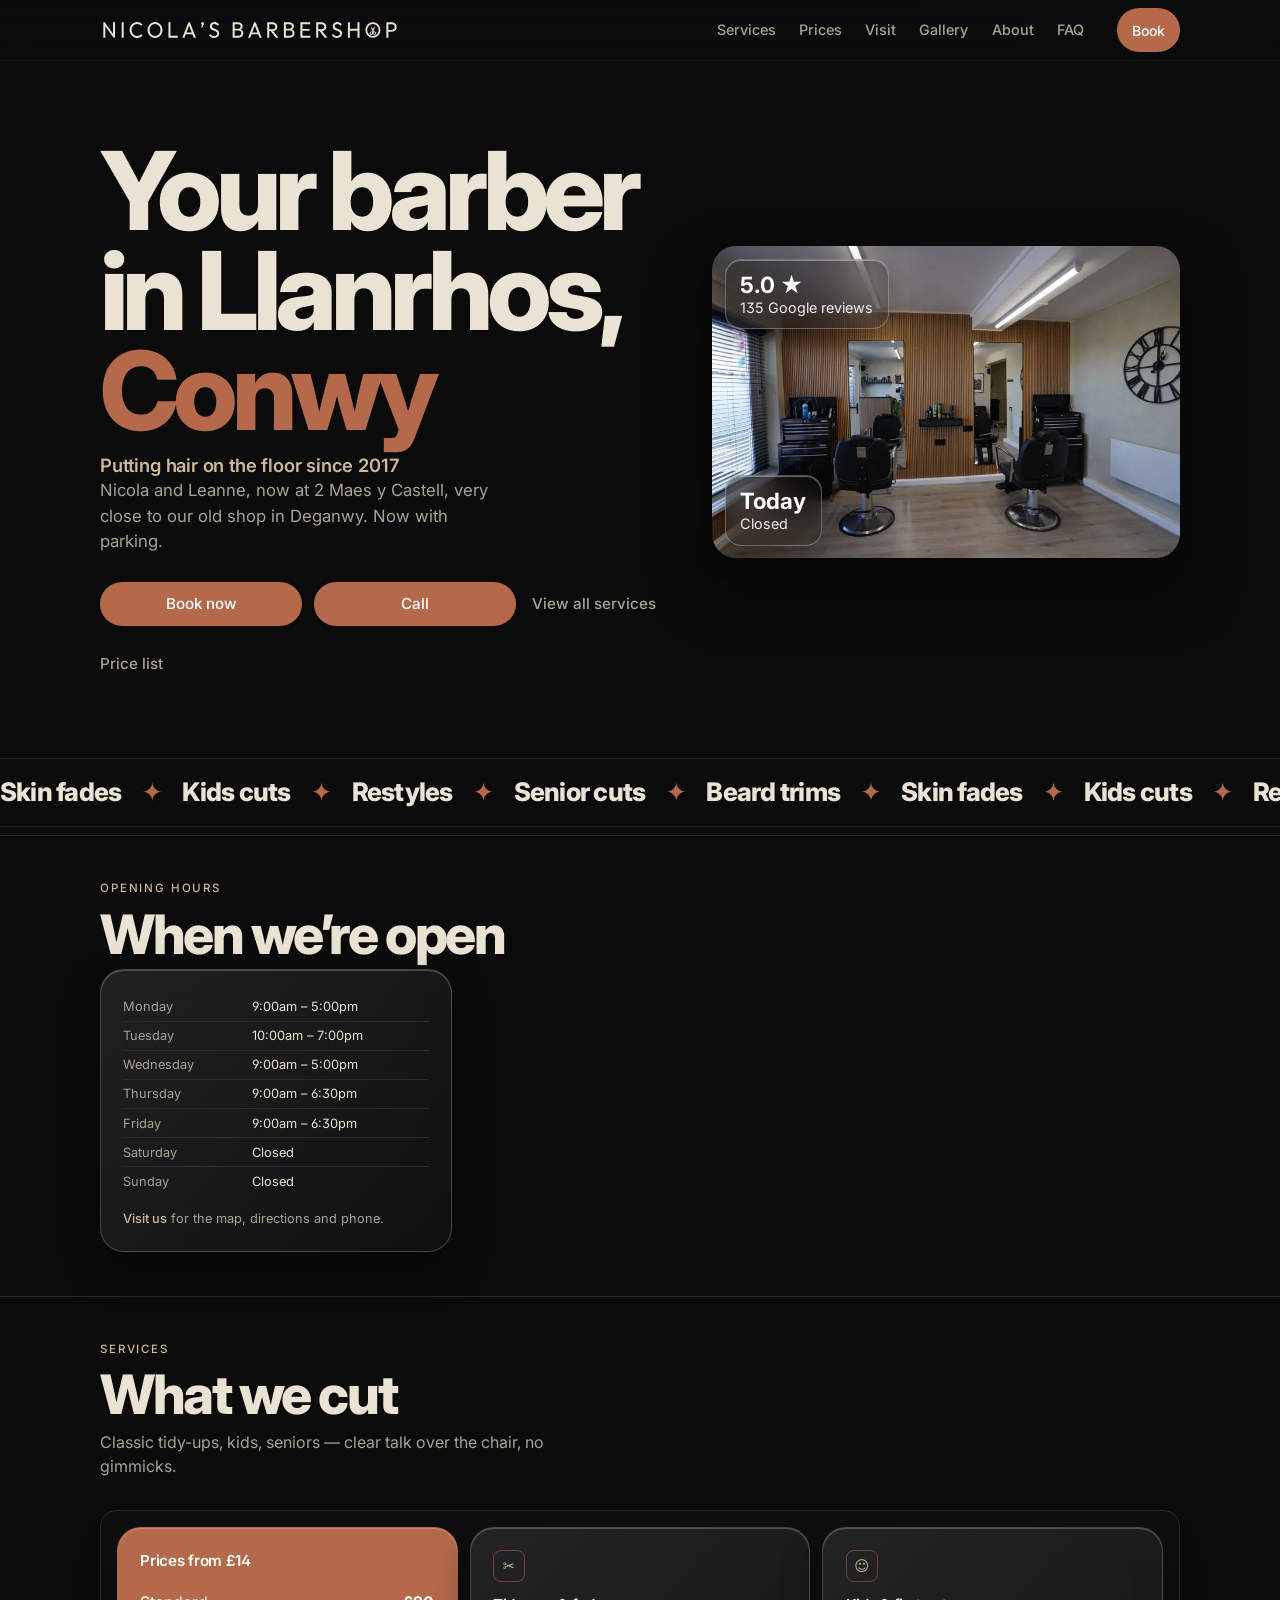
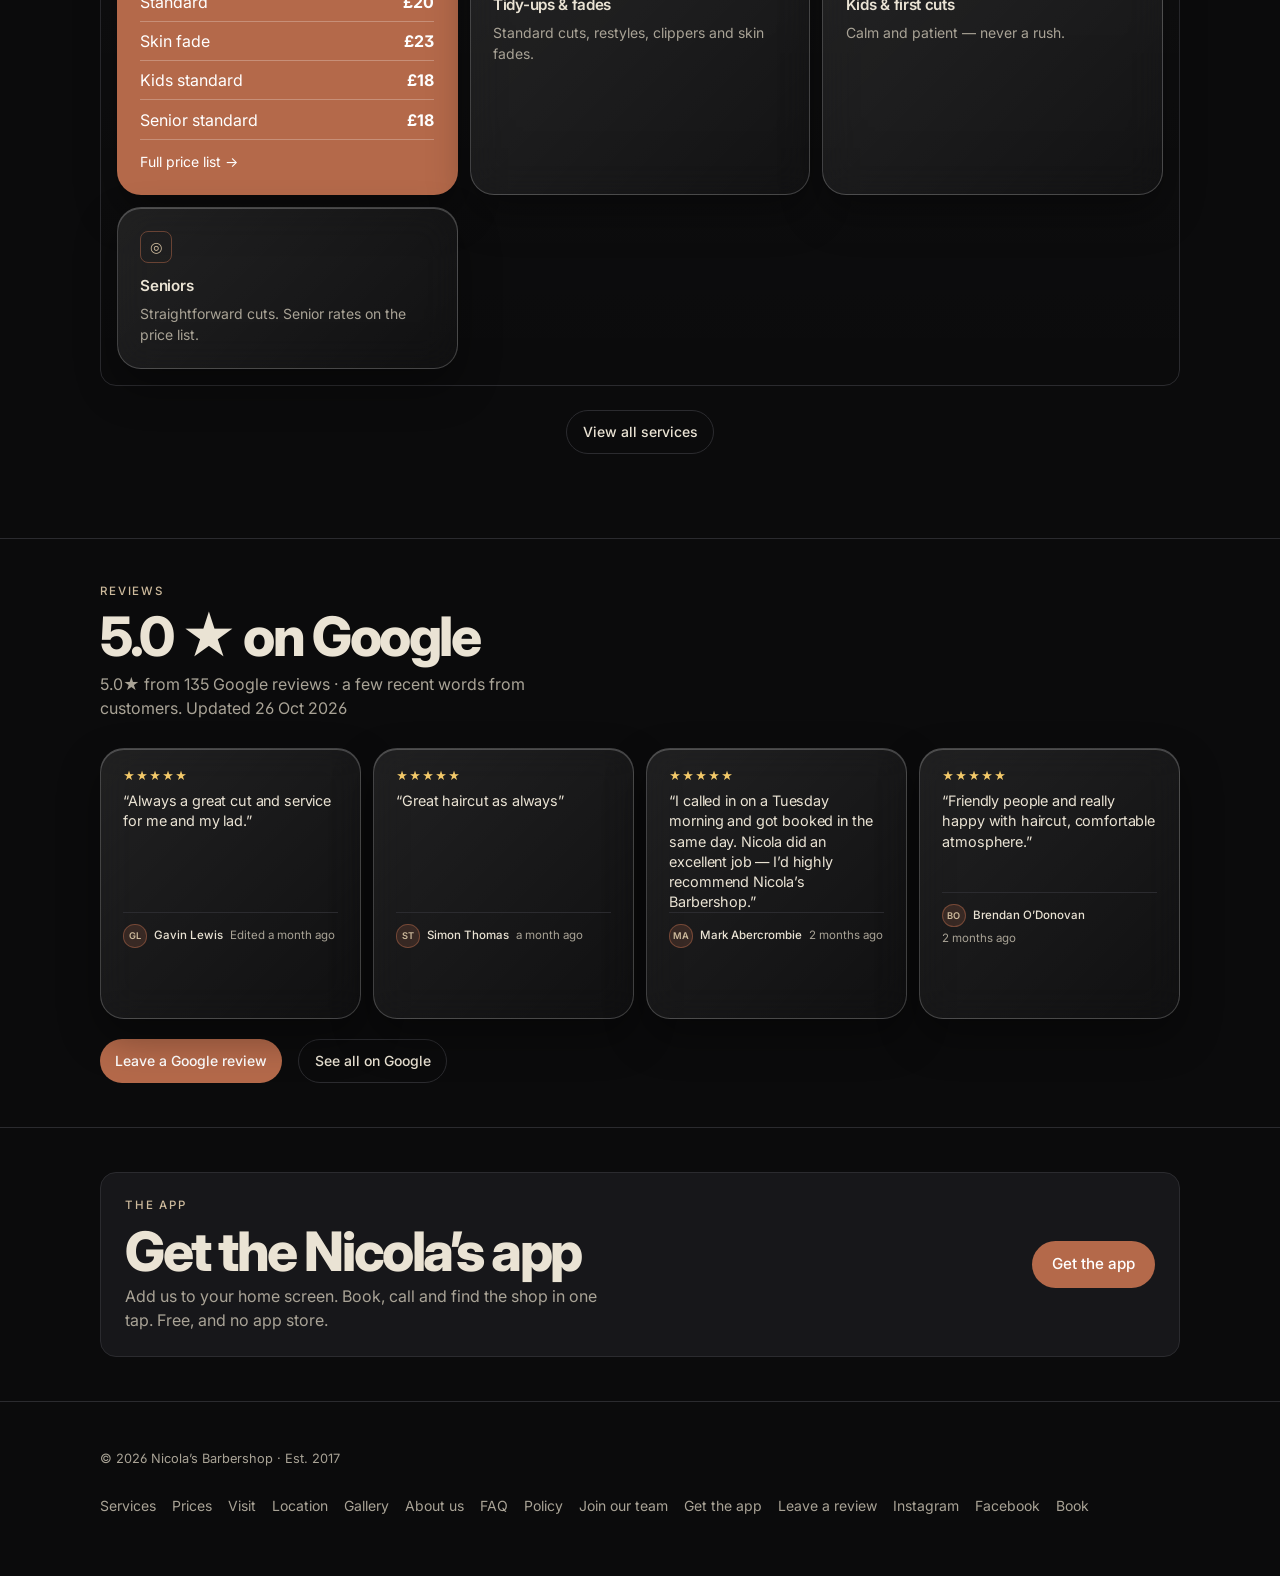
==== commit 2f965af8: "Add Location page (Llandudno, Deganwy, Conwy) with NAP, map, hours, JSON-LD; menu links; SW v17" ====
--- a/index.html
+++ b/index.html
@@ -133,6 +133,7 @@
         <a href="services.html">Services</a>
         <a href="prices.html">Prices</a>
         <a href="visit.html">Visit</a>
+        <a href="location.html">Location</a>
         <a href="gallery.html">Gallery</a>
         <a href="about.html">About us</a>
         <a href="faq.html">FAQ</a>
@@ -146,7 +147,7 @@
           <a class="social-icon" href="https://www.instagram.com/nicolas_barbershop_/" target="_blank" rel="noopener" aria-label="Instagram"><svg viewBox="0 0 24 24" aria-hidden="true"><path d="M7.8 2h8.4C19.4 2 22 4.6 22 7.8v8.4a5.8 5.8 0 0 1-5.8 5.8H7.8C4.6 22 2 19.4 2 16.2V7.8A5.8 5.8 0 0 1 7.8 2zm-.2 2A3.6 3.6 0 0 0 4 7.6v8.8A3.6 3.6 0 0 0 7.6 20h8.8a3.6 3.6 0 0 0 3.6-3.6V7.6A3.6 3.6 0 0 0 16.4 4H7.6zm9.65 1.5a1.25 1.25 0 1 1 0 2.5 1.25 1.25 0 0 1 0-2.5zM12 7a5 5 0 1 1 0 10 5 5 0 0 1 0-10zm0 2a3 3 0 1 0 0 6 3 3 0 0 0 0-6z"/></svg></a>
           <a class="social-icon" href="https://www.facebook.com/nicolasbarbershop35/" target="_blank" rel="noopener" aria-label="Facebook"><svg viewBox="0 0 24 24" aria-hidden="true"><path d="M14 13.5h2.5l1-4H14v-2c0-1.03 0-2 2-2h1.5V2.14C17.17 2.09 15.92 2 14.89 2 12.3 2 10.5 3.66 10.5 6.7V9.5H8v4h2.5V22h3.5v-8.5z"/></svg></a>
         </div>
-        <a class="site-menu-review" href="https://g.page/r/CQoj3NEcXWclEBE/review" target="_blank" rel="noopener">Leave a Google review</a>
+        <a class="site-menu-review" href="https://search.google.com/local/writereview?placeid=ChIJI0imyHkeZUgKI9zRHF1nJQ" target="_blank" rel="noopener">Leave a Google review</a>
       </div>
     </div>
   </div>
@@ -272,7 +273,7 @@
           </article>
         </div>
         <div class="reviews-actions">
-          <a class="btn" href="https://g.page/r/CQoj3NEcXWclEBE/review" target="_blank" rel="noopener">Leave a Google review</a>
+          <a class="btn" href="https://search.google.com/local/writereview?placeid=ChIJI0imyHkeZUgKI9zRHF1nJQ" target="_blank" rel="noopener">Leave a Google review</a>
           <a class="btn-ghost" href="https://www.google.com/maps/place/Nicola%27s+Barbershop/@53.2956323,-3.8349596,17z/data=!4m8!3m7!1s0x48651e79c8a64823:0x25675d1cd1dc230a!8m2!3d53.2956323!4d-3.8349596!9m1!1b1!16s%2Fg%2F11gbw9nytc" target="_blank" rel="noopener">See all on Google</a>
         </div>
       </div>
@@ -300,13 +301,14 @@
         <a href="services.html">Services</a>
         <a href="prices.html">Prices</a>
         <a href="visit.html">Visit</a>
+        <a href="location.html">Location</a>
         <a href="gallery.html">Gallery</a>
         <a href="about.html">About us</a>
         <a href="faq.html">FAQ</a>
         <a href="policy.html">Policy</a>
         <a href="join.html">Join our team</a>
         <a href="app.html" class="app-only-browser">Get the app</a>
-        <a href="https://g.page/r/CQoj3NEcXWclEBE/review" target="_blank" rel="noopener">Leave a review</a>
+        <a href="https://search.google.com/local/writereview?placeid=ChIJI0imyHkeZUgKI9zRHF1nJQ" target="_blank" rel="noopener">Leave a review</a>
         <a href="https://www.instagram.com/nicolas_barbershop_/" target="_blank" rel="noopener">Instagram</a>
         <a href="https://www.facebook.com/nicolasbarbershop35/" target="_blank" rel="noopener">Facebook</a>
         <a href="book.html">Book</a>
